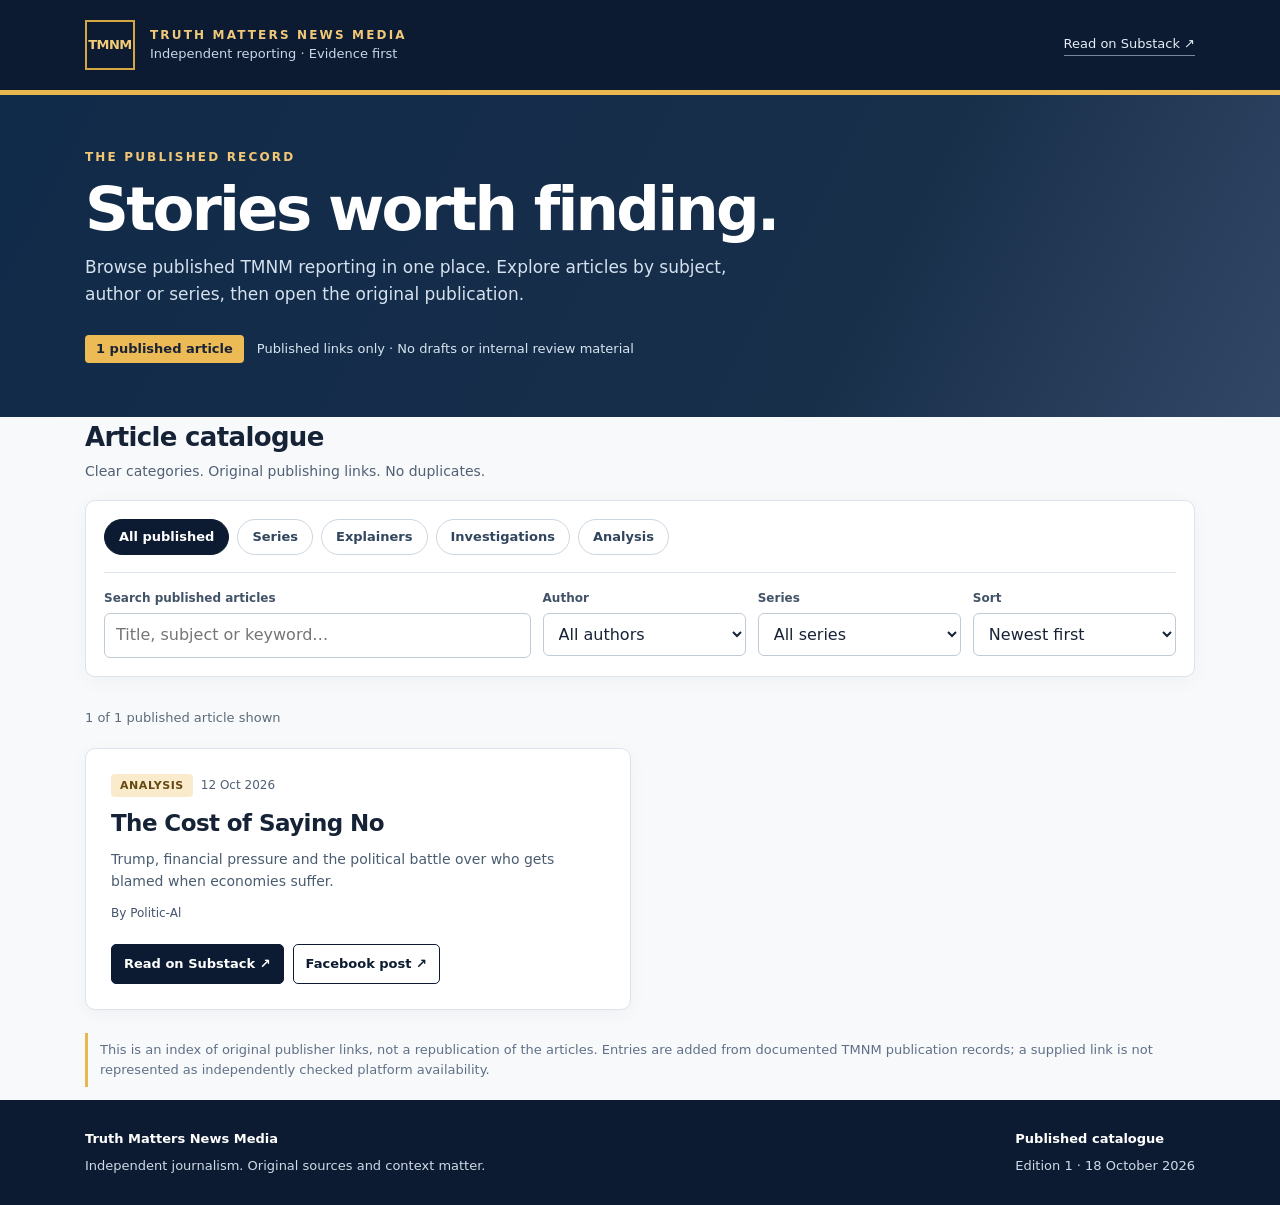
==== index.html @ e82bc79c "Add standalone TMNM published-articles catalogue with search, series and publication-only filters" ====
<!doctype html>
<html lang="en-GB">
<head>
  <meta charset="utf-8">
  <meta name="viewport" content="width=device-width, initial-scale=1">
  <meta name="description" content="Truth Matters News Media — browse published reporting, explainers, investigations and series.">
  <meta name="theme-color" content="#0c1b31">
  <title>Published Articles | Truth Matters News Media</title>
  <style>
    :root{color-scheme:light;--navy:#0c1b31;--navy2:#172d48;--ink:#162337;--muted:#516075;--line:#dce3ea;--paper:#f7f9fb;--gold:#e8b74d;--link:#174f84;--focus:#bc7f13}
    *{box-sizing:border-box}html{scroll-behavior:smooth}body{margin:0;font-family:system-ui,-apple-system,Segoe UI,Roboto,Arial,sans-serif;color:var(--ink);background:var(--paper);line-height:1.55}button,input,select{font:inherit}a{color:var(--link)}a:focus-visible,button:focus-visible,input:focus-visible,select:focus-visible{outline:3px solid var(--focus);outline-offset:3px}
    .shell{max-width:1160px;margin:auto;padding:0 25px}.masthead{background:var(--navy);color:#fff;border-bottom:5px solid var(--gold)}.head-row{display:flex;justify-content:space-between;align-items:center;gap:20px;padding-top:20px;padding-bottom:20px}.identity{display:flex;align-items:center;gap:15px;text-decoration:none;color:inherit}.mark{width:50px;height:50px;border:2px solid #d5a743;display:grid;place-items:center;color:#f3cc77;font-size:13px;font-weight:900;letter-spacing:-.5px}.org{display:block;font-size:12px;letter-spacing:.18em;text-transform:uppercase;color:#f1c879;font-weight:750}.tagline{display:block;font-size:13px;color:#c8d6e6}.head-link{color:#e6eef8;font-size:13px;text-decoration:none;border-bottom:1px solid #7489a0}
    .hero{background:linear-gradient(117deg,#102a49,#182f4a 67%,#324766);color:#fff}.hero .shell{padding-top:53px;padding-bottom:54px}.eyebrow{font-size:12px;text-transform:uppercase;letter-spacing:.18em;color:#f2c776;font-weight:800}.hero h1{font-size:clamp(35px,5.1vw,61px);line-height:1.06;letter-spacing:-.045em;margin:10px 0 13px;font-weight:800}.hero p{max-width:670px;color:#d5e1ee;font-size:17px;margin:0}.hero-foot{margin-top:28px;display:flex;gap:13px;align-items:center;flex-wrap:wrap;font-size:13px;color:#d7e5f0}.count{background:#ecbb56;color:#192334;font-weight:800;border-radius:4px;padding:4px 11px}
    main{padding:35px 0 65px}.section-bar{display:flex;justify-content:space-between;align-items:flex-end;gap:18px;flex-wrap:wrap;margin-bottom:17px}.section-bar h2{margin:0;font-size:26px;letter-spacing:-.025em}.section-bar p{color:var(--muted);margin:4px 0 0;font-size:14px}.filter-wrap{background:white;border:1px solid var(--line);padding:18px;border-radius:10px;box-shadow:0 4px 20px #0c1b310a}.tabs{display:flex;gap:8px;flex-wrap:wrap;padding-bottom:17px;border-bottom:1px solid var(--line)}.tab{border:1px solid #ccd6e0;color:#31465e;border-radius:999px;background:#fff;padding:7px 14px;cursor:pointer;font-size:13px;font-weight:700}.tab[aria-pressed=true]{background:var(--navy);color:#fff;border-color:var(--navy)}.controls{display:grid;grid-template-columns:minmax(220px,2.1fr) repeat(3,minmax(130px,1fr));gap:12px;padding-top:16px}.field{display:flex;flex-direction:column;gap:5px}.field label{font-size:12px;color:#425268;font-weight:750}.field input,.field select{width:100%;min-height:43px;border:1px solid #bfcbd7;border-radius:6px;background:#fff;padding:9px 11px;color:var(--ink)}.result-line{font-size:13px;color:#5d6b7a;min-height:38px;padding:18px 0 7px}
    .cards{display:grid;grid-template-columns:repeat(2,minmax(0,1fr));gap:18px}.article{background:white;border:1px solid var(--line);border-radius:10px;padding:25px;display:flex;flex-direction:column;gap:12px;box-shadow:0 4px 18px #0c1b310a}.meta{display:flex;gap:8px;flex-wrap:wrap;align-items:center;color:var(--muted);font-size:12px}.type{background:#f9ebcb;color:#654912;padding:3px 9px;border-radius:4px;font-size:11px;font-weight:850;text-transform:uppercase;letter-spacing:.05em}.article h3{margin:0;font-size:23px;line-height:1.22;letter-spacing:-.025em}.dek{margin:0;color:#4a5c70;font-size:14px}.byline{font-size:12px;color:#43536a}.links{display:flex;gap:9px;flex-wrap:wrap;margin-top:auto;padding-top:9px}.link{display:inline-flex;align-items:center;min-height:40px;padding:8px 12px;border-radius:5px;text-decoration:none;font-weight:750;font-size:13px;border:1px solid var(--navy)}.primary{background:var(--navy);color:#fff}.secondary{background:#fff;color:var(--navy)}.link:hover{filter:brightness(1.12)}.empty{border:1px dashed #b7c2cf;border-radius:9px;padding:38px 22px;background:#fff;text-align:center;color:#506078}.empty h3{color:var(--ink);margin:0 0 7px}.empty p{margin:0}.note{margin-top:23px;font-size:13px;color:#607087;border-left:3px solid var(--gold);padding:7px 12px}
    footer{background:var(--navy);color:#cfdae8;padding:29px 0;font-size:13px}footer strong{color:#fff}footer p{margin:7px 0 0;max-width:800px}.footer-row{display:flex;justify-content:space-between;gap:18px;flex-wrap:wrap}.sr-only{position:absolute;width:1px;height:1px;clip:rect(0,0,0,0);overflow:hidden;white-space:nowrap}
    @media(max-width:850px){.controls{grid-template-columns:repeat(2,minmax(0,1fr))}.cards{grid-template-columns:1fr}}@media(max-width:540px){.shell{padding-left:16px;padding-right:16px}.head-row{align-items:flex-start}.head-link{max-width:105px}.controls{grid-template-columns:1fr}.hero .shell{padding-top:42px;padding-bottom:43px}.article{padding:19px}.section-bar h2{font-size:23px}}@media(prefers-reduced-motion:reduce){html{scroll-behavior:auto}}
  </style>
</head>
<body>
  <header class="masthead">
    <div class="shell head-row">
      <a class="identity" href="./" aria-label="Truth Matters News Media home"><span class="mark">TMNM</span><span><span class="org">Truth Matters News Media</span><span class="tagline">Independent reporting · Evidence first</span></span></a>
      <a class="head-link" href="https://truthmattersnm.substack.com/" target="_blank" rel="noopener noreferrer">Read on Substack ↗</a>
    </div>
  </header>
  <section class="hero"><div class="shell">
    <div class="eyebrow">The published record</div>
    <h1>Stories worth finding.</h1>
    <p>Browse published TMNM reporting in one place. Explore articles by subject, author or series, then open the original publication.</p>
    <div class="hero-foot"><span class="count" id="published-count">0 articles</span><span>Published links only · No drafts or internal review material</span></div>
  </div></section>
  <main class="shell" id="catalogue">
    <div class="section-bar"><div><h2>Article catalogue</h2><p>Clear categories. Original publishing links. No duplicates.</p></div></div>
    <div class="filter-wrap">
      <div class="tabs" aria-label="Article category filters" role="group">
        <button type="button" class="tab" data-category="all" aria-pressed="true">All published</button>
        <button type="button" class="tab" data-category="Series" aria-pressed="false">Series</button>
        <button type="button" class="tab" data-category="Explainer" aria-pressed="false">Explainers</button>
        <button type="button" class="tab" data-category="Investigation" aria-pressed="false">Investigations</button>
        <button type="button" class="tab" data-category="Analysis" aria-pressed="false">Analysis</button>
      </div>
      <div class="controls">
        <div class="field"><label for="search">Search published articles</label><input id="search" type="search" placeholder="Title, subject or keyword…" autocomplete="off"></div>
        <div class="field"><label for="author">Author</label><select id="author"><option value="all">All authors</option></select></div>
        <div class="field"><label for="series">Series</label><select id="series"><option value="all">All series</option></select></div>
        <div class="field"><label for="sort">Sort</label><select id="sort"><option value="newest">Newest first</option><option value="oldest">Oldest first</option><option value="title">Title A–Z</option><option value="author">Author A–Z</option></select></div>
      </div>
    </div>
    <p class="result-line" id="results" role="status" aria-live="polite"></p>
    <div class="cards" id="cards"></div>
    <div class="empty" id="empty" hidden><h3>No articles in this view yet</h3><p>Try another category or clear your search. Only articles with documented publication links appear here.</p></div>
    <p class="note">This is an index of original publisher links, not a republication of the articles. Entries are added from documented TMNM publication records; a supplied link is not represented as independently checked platform availability.</p>
  </main>
  <footer><div class="shell footer-row"><div><strong>Truth Matters News Media</strong><p>Independent journalism. Original sources and context matter.</p></div><div><strong>Published catalogue</strong><p>Edition 1 · 18 October 2026</p></div></div></footer>
  <script>
    "use strict";
    // PUBLICATION-ONLY DATA. Each URL below comes from an owner-reported published
    // link in TMNM Pipeline's publication standard (12 Oct 2026). No draft imports.
    // Add further entries ONLY when their published destination links are documented.
    const ARTICLES = Object.freeze([
      Object.freeze({
        id:"tmnm-20261012-cost-of-saying-no",
        title:"The Cost of Saying No",
        subtitle:"Trump, financial pressure and the political battle over who gets blamed when economies suffer.",
        author:"Politic-Al",
        brand:"TMNM",
        category:"Analysis",
        series:null,
        part:null,
        publishedDate:"2026-10-12",
        keywords:["Trump","finance","politics","economic pressure"],
        substack:"https://truthmattersnm.substack.com/p/the-cost-of-saying-no",
        facebook:"https://www.facebook.com/Truthmattersnewsmedia/posts/pfbid02tMaEgLrkrGidCJPKKZgf4SXHP9fNuaZJSkmKkHSXkvbsk55phZNV1kzfUfDthZBKl",
        evidence:"OWNER_REPORTED_PUBLISHED"
      })
    ]);
    const $ = id => document.getElementById(id);
    let activeCategory="all";
    const safeUrl = value => {try{const u=new URL(value);return u.protocol==="https:"?u.href:null}catch{return null}};
    function addText(parent,tag,className,text){const el=document.createElement(tag);if(className)el.className=className;el.textContent=text;parent.append(el);return el}
    function populateOptions(id,items){for(const text of [...new Set(items.filter(Boolean))].sort((a,b)=>a.localeCompare(b))){const opt=document.createElement("option");opt.value=text;opt.textContent=text;$(id).append(opt)}}
    populateOptions("author",ARTICLES.map(x=>x.author));
    populateOptions("series",ARTICLES.map(x=>x.series));
    $("published-count").textContent=ARTICLES.length+" published "+(ARTICLES.length===1?"article":"articles");
    function link(parent,label,url,style){const valid=safeUrl(url);if(!valid)return;const a=document.createElement("a");a.className="link "+style;a.href=valid;a.target="_blank";a.rel="noopener noreferrer";a.textContent=label+" ↗";parent.append(a)}
    function card(article){const el=document.createElement("article");el.className="article";
      const meta=addText(el,"div","meta","");
      addText(meta,"span","type",article.series?"Series · Part "+article.part:article.category);
      addText(meta,"span","",new Date(article.publishedDate+"T12:00:00Z").toLocaleDateString("en-GB",{day:"numeric",month:"short",year:"numeric",timeZone:"UTC"}));
      addText(el,"h3","",article.title);
      if(article.subtitle)addText(el,"p","dek",article.subtitle);
      addText(el,"div","byline","By "+article.author+(article.series?" · "+article.series:""));
      const links=addText(el,"div","links","");link(links,"Read on Substack",article.substack,"primary");link(links,"Facebook post",article.facebook,"secondary");
      return el;
    }
    function render(){
      const query=$("search").value.trim().toLocaleLowerCase();
      const author=$("author").value,series=$("series").value,sort=$("sort").value;
      const rows=ARTICLES.filter(x=>{
        const kind=activeCategory==="all" || (activeCategory==="Series"?Boolean(x.series):x.category===activeCategory);
        const byAuthor=author==="all"||x.author===author,bySeries=series==="all"||x.series===series;
        const text=[x.title,x.subtitle,x.author,x.category,x.series,...x.keywords].join(" ").toLocaleLowerCase();
        return kind&&byAuthor&&bySeries&&(!query||text.includes(query));
      }).sort((a,b)=>{
        if(sort==="title")return a.title.localeCompare(b.title);
        if(sort==="author")return a.author.localeCompare(b.author)||a.title.localeCompare(b.title);
        // Preserve numbered series part order for entries sharing a series/date.
        if(a.series&&a.series===b.series&&a.part&&b.part)return a.part-b.part;
        return (sort==="oldest"?1:-1)*a.publishedDate.localeCompare(b.publishedDate)||a.title.localeCompare(b.title);
      });
      $("cards").replaceChildren(...rows.map(card));$("empty").hidden=rows.length!==0;
      $("results").textContent=rows.length+" of "+ARTICLES.length+" published "+(ARTICLES.length===1?"article":"articles")+" shown";
    }
    document.querySelectorAll("[data-category]").forEach(b=>b.addEventListener("click",()=>{
      activeCategory=b.dataset.category;document.querySelectorAll("[data-category]").forEach(v=>v.setAttribute("aria-pressed",String(v===b)));render();
    }));
    ["search","author","series","sort"].forEach(id=>$(id).addEventListener(id==="search"?"input":"change",render));
    render();
  </script>
</body>
</html>
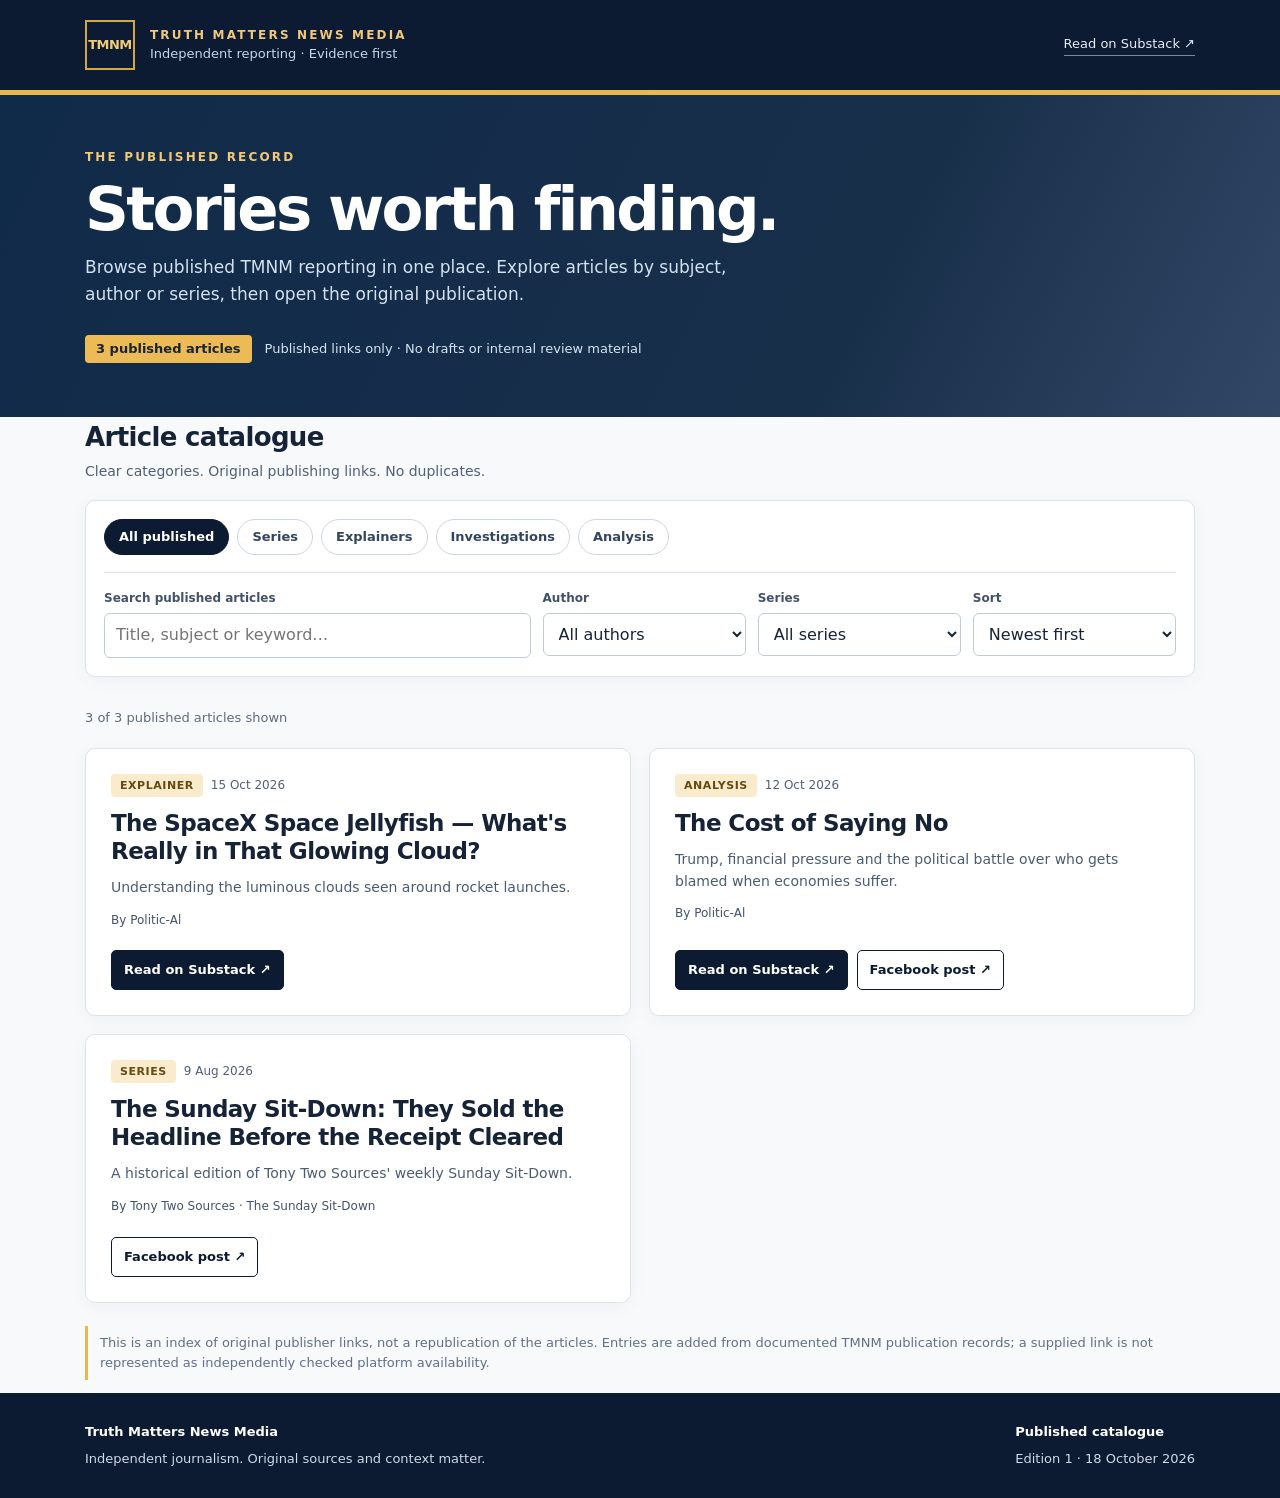
==== commit 5fa917bf: "Populate TMNM published catalogue from owner and provider-receipt records" ====
--- a/index.html
+++ b/index.html
@@ -73,6 +73,38 @@
         substack:"https://truthmattersnm.substack.com/p/the-cost-of-saying-no",
         facebook:"https://www.facebook.com/Truthmattersnewsmedia/posts/pfbid02tMaEgLrkrGidCJPKKZgf4SXHP9fNuaZJSkmKkHSXkvbsk55phZNV1kzfUfDthZBKl",
         evidence:"OWNER_REPORTED_PUBLISHED"
+      }),
+      Object.freeze({
+        id:"tmnm-20261015-spacex-space-jellyfish",
+        title:"The SpaceX Space Jellyfish — What's Really in That Glowing Cloud?",
+        subtitle:"Understanding the luminous clouds seen around rocket launches.",
+        author:"Politic-Al",
+        brand:"Politic-Al",
+        category:"Explainer",
+        series:null,
+        part:null,
+        publishedDate:"2026-10-15",
+        keywords:["SpaceX","rocket launch","science","space jellyfish","atmosphere"],
+        substack:"https://truthmattersnm.substack.com/p/the-spacex-space-jellyfish-whats",
+        facebook:null,
+        evidence:"PUBLISHED_BY_OWNER",
+        evidenceRef:"PIPELINE-20261015-JELLYFISH-OWNER-PUBLISHED-230"
+      }),
+      Object.freeze({
+        id:"tmnm-20260809-tony-sunday-sitdown",
+        title:"The Sunday Sit-Down: They Sold the Headline Before the Receipt Cleared",
+        subtitle:"A historical edition of Tony Two Sources' weekly Sunday Sit-Down.",
+        author:"Tony Two Sources",
+        brand:"TMNM",
+        category:"Analysis",
+        series:"The Sunday Sit-Down",
+        part:null,
+        publishedDate:"2026-08-09",
+        keywords:["Sunday Sit-Down","source audit","headlines","media","politics"],
+        substack:null,
+        facebook:"https://www.facebook.com/122120807949212493/posts/122120958357212493",
+        evidence:"PROVIDER_RECEIPT_RECORDED",
+        evidenceRef:"TMNM-20260809-TONY-SUNDAY-SITDOWN-01"
       })
     ]);
     const $ = id => document.getElementById(id);
@@ -86,7 +118,7 @@
     function link(parent,label,url,style){const valid=safeUrl(url);if(!valid)return;const a=document.createElement("a");a.className="link "+style;a.href=valid;a.target="_blank";a.rel="noopener noreferrer";a.textContent=label+" ↗";parent.append(a)}
     function card(article){const el=document.createElement("article");el.className="article";
       const meta=addText(el,"div","meta","");
-      addText(meta,"span","type",article.series?"Series · Part "+article.part:article.category);
+      addText(meta,"span","type",article.series?(article.part?"Series · Part "+article.part:"Series"):article.category);
       addText(meta,"span","",new Date(article.publishedDate+"T12:00:00Z").toLocaleDateString("en-GB",{day:"numeric",month:"short",year:"numeric",timeZone:"UTC"}));
       addText(el,"h3","",article.title);
       if(article.subtitle)addText(el,"p","dek",article.subtitle);
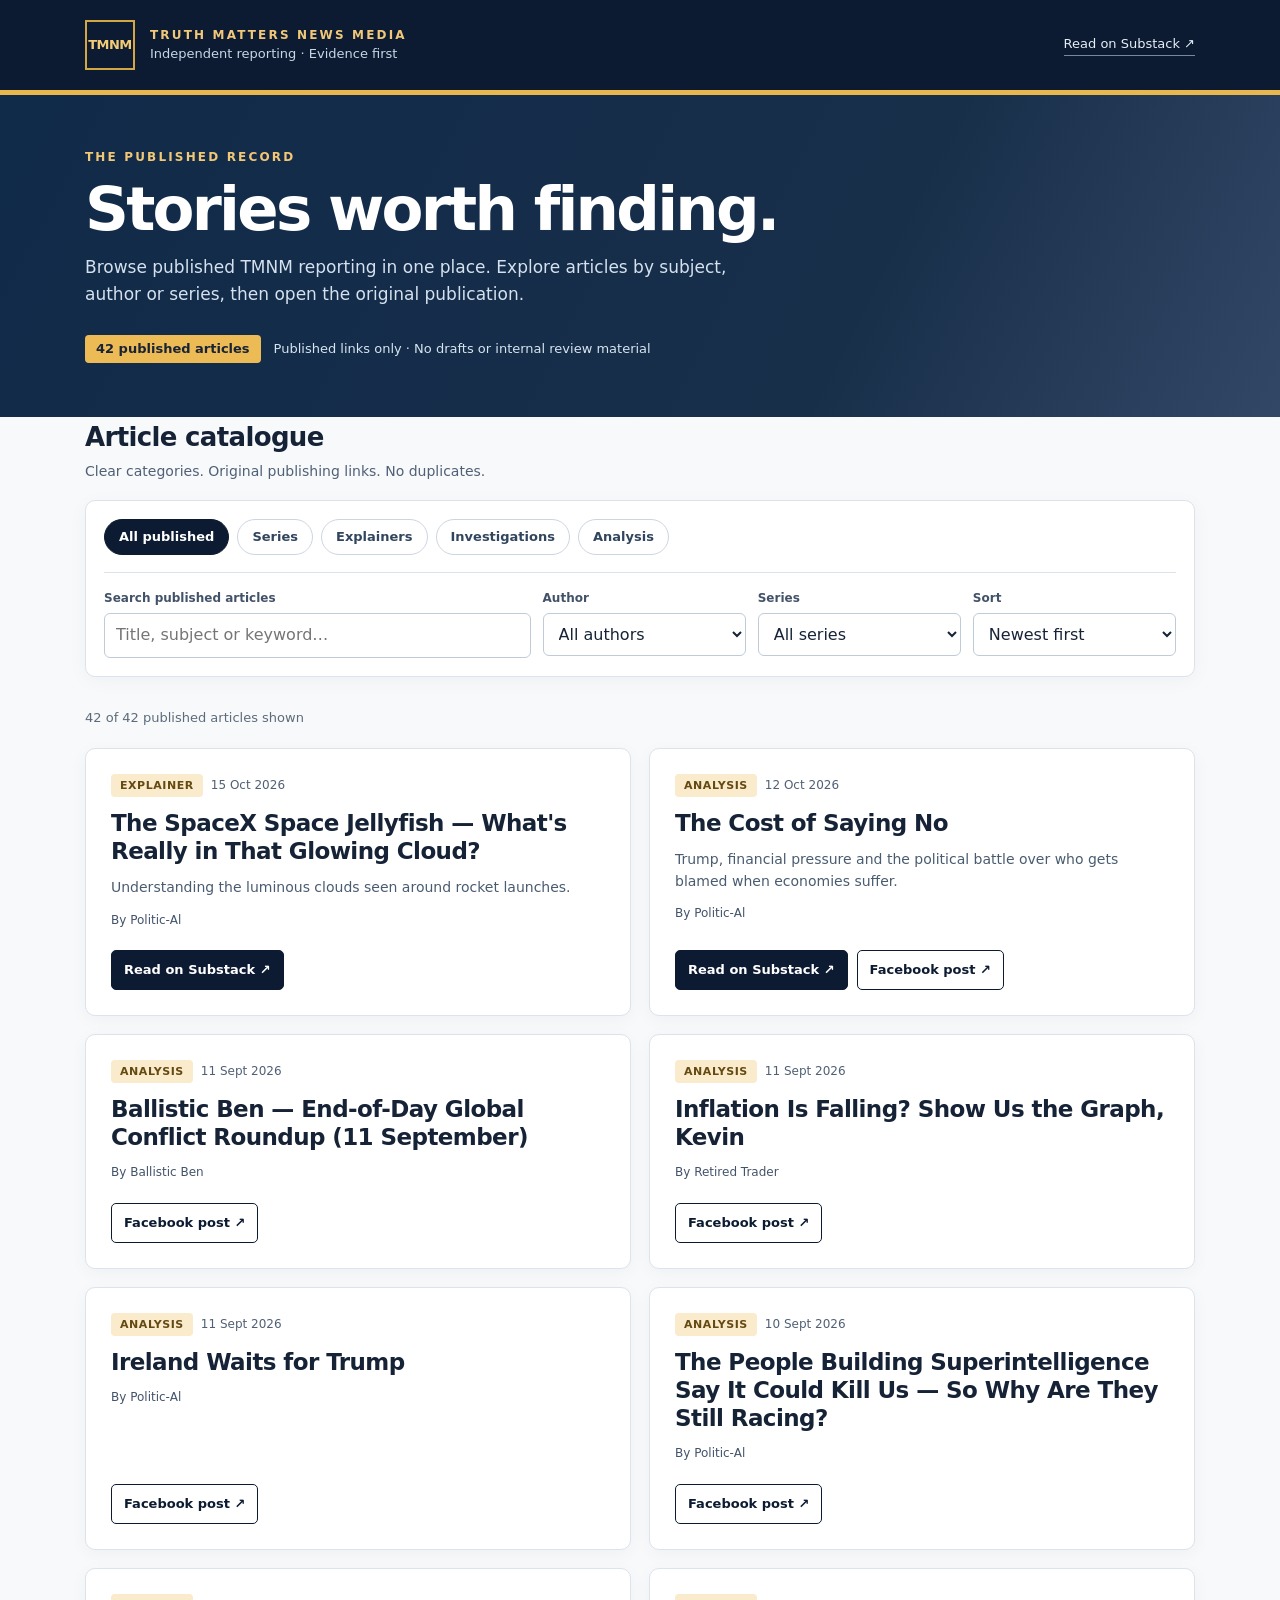
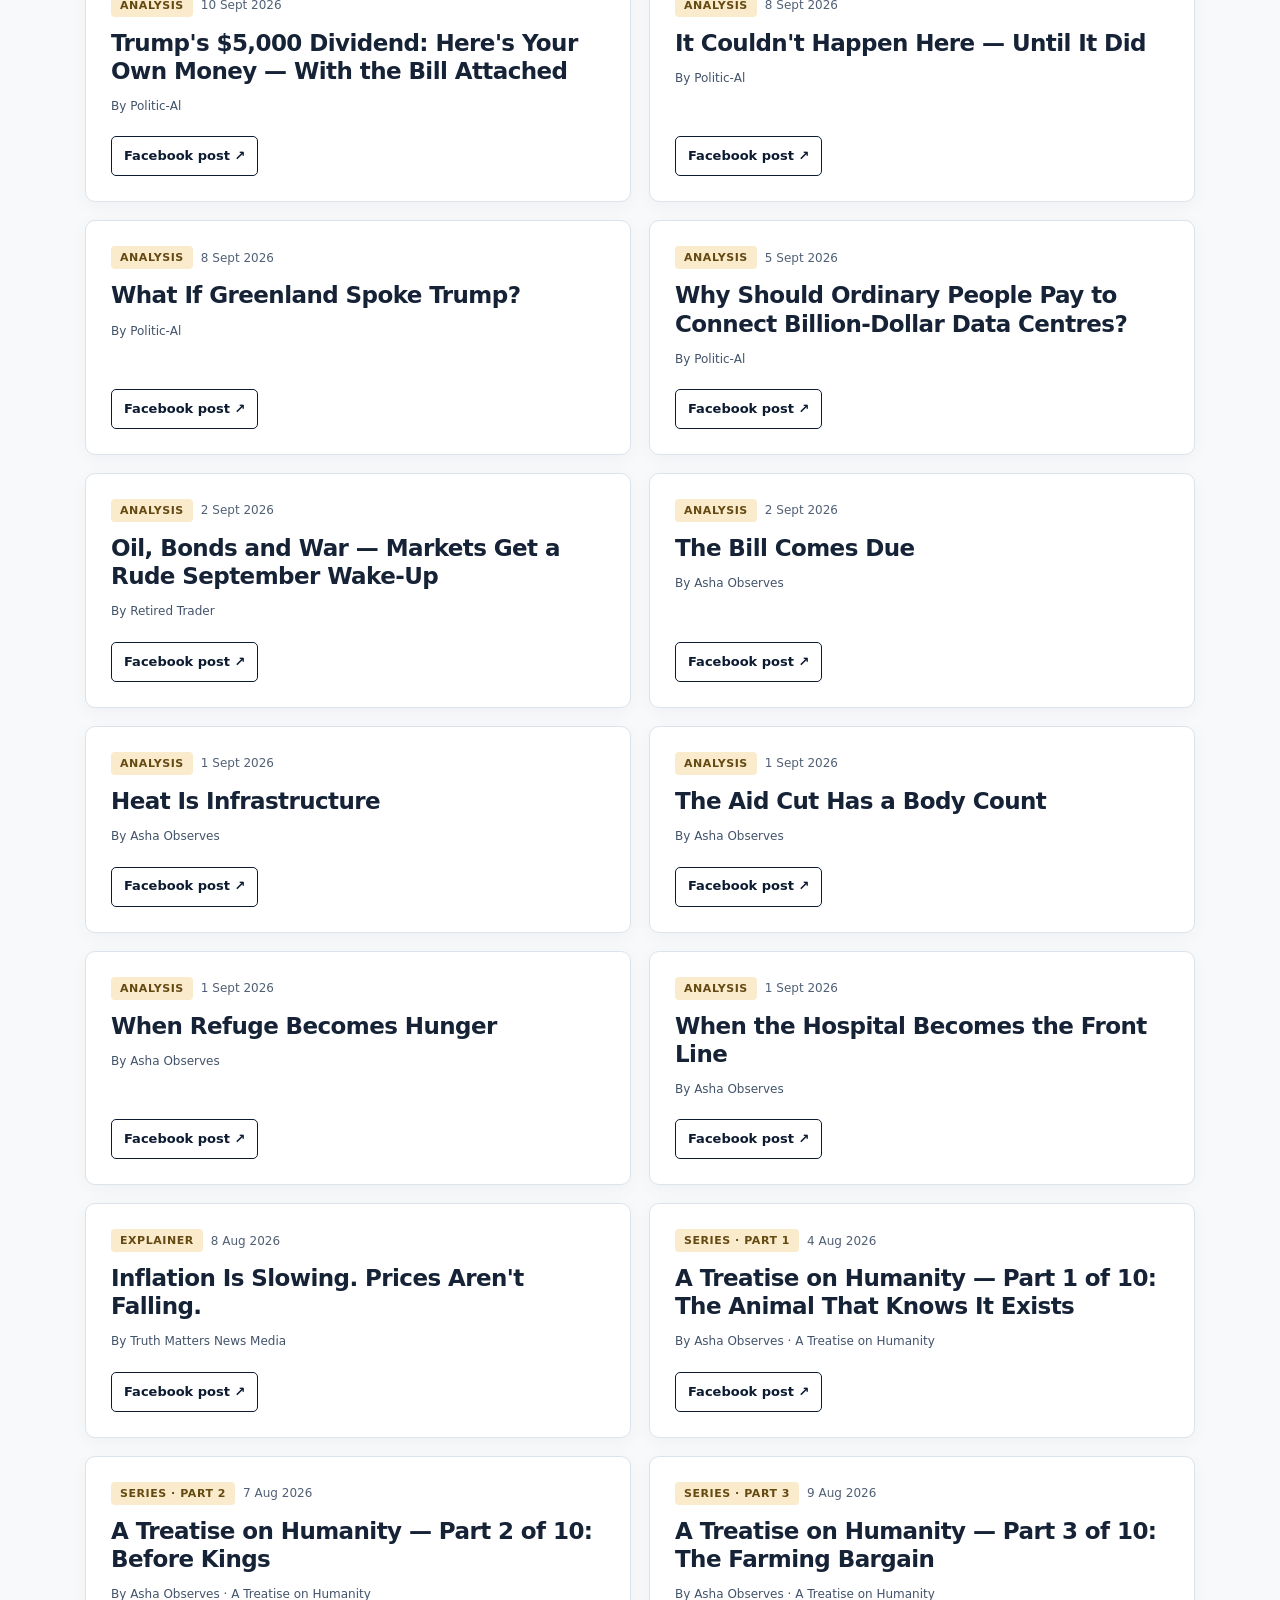
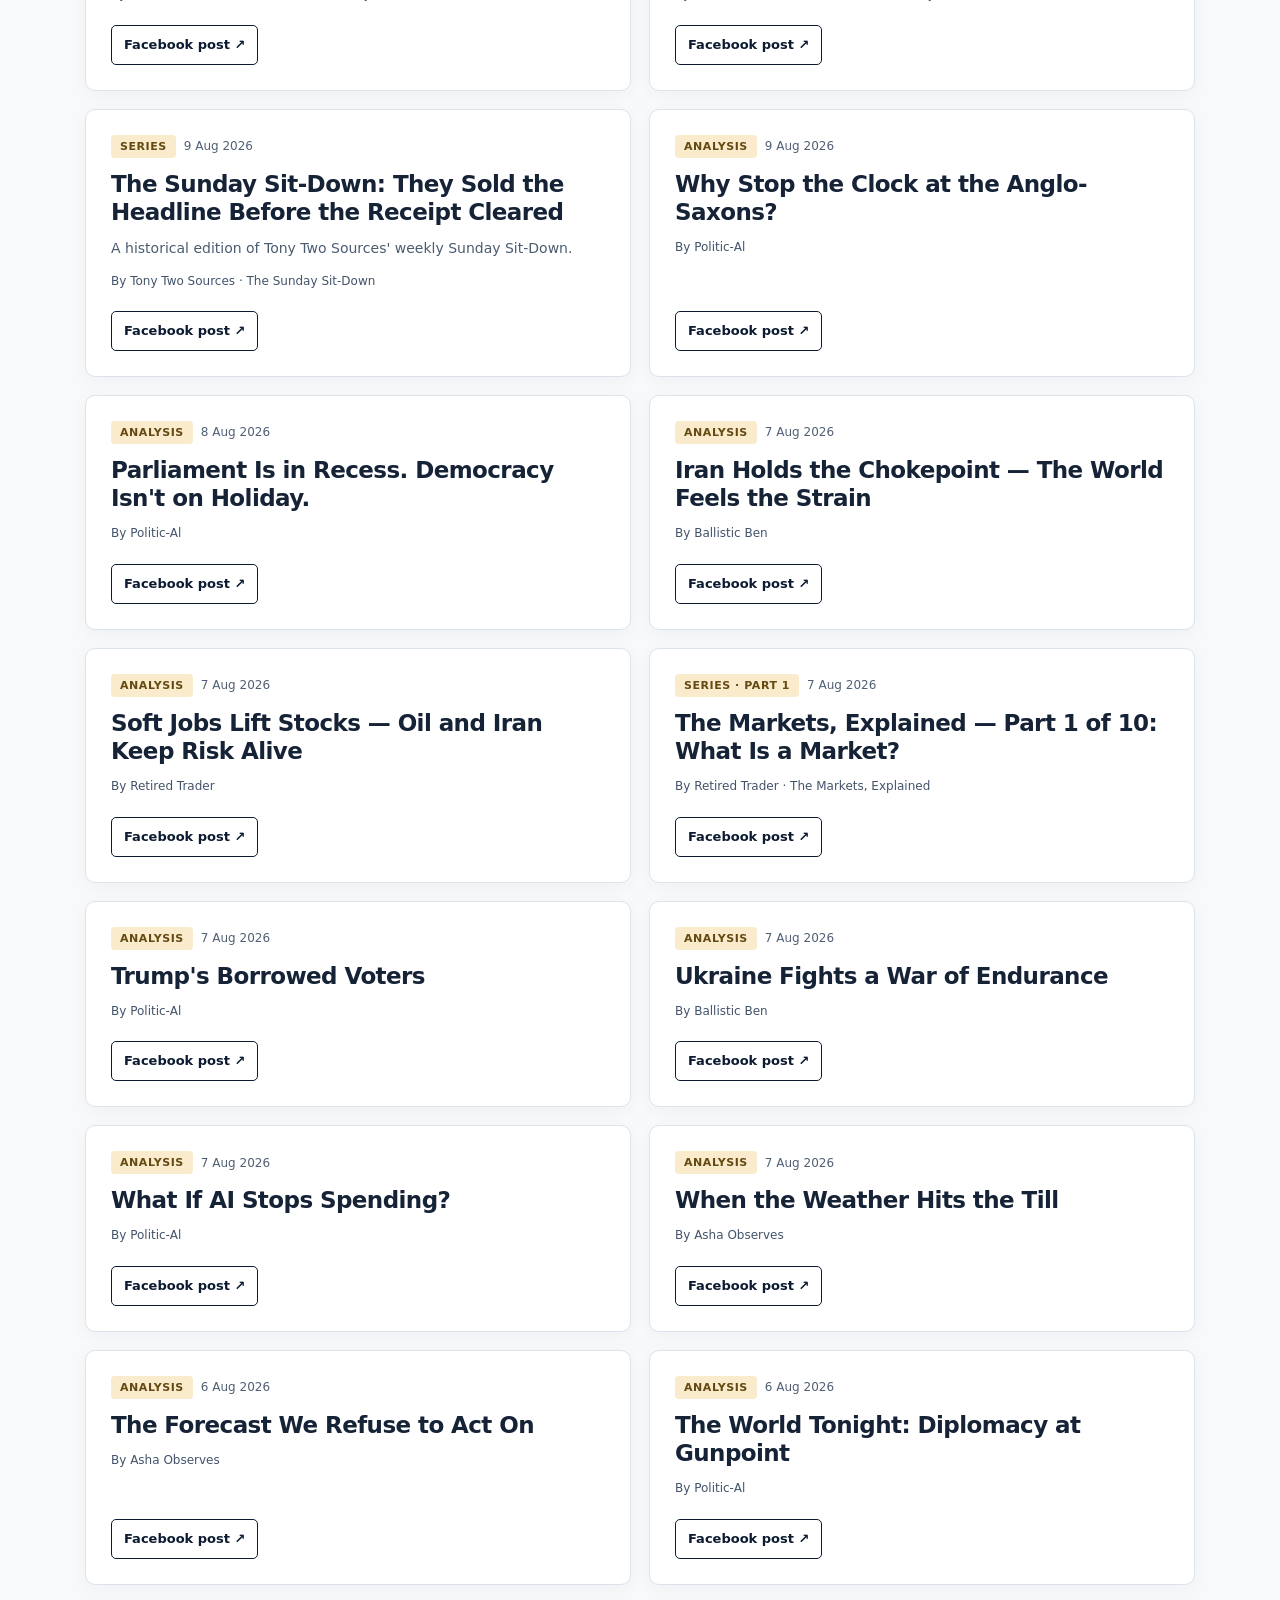
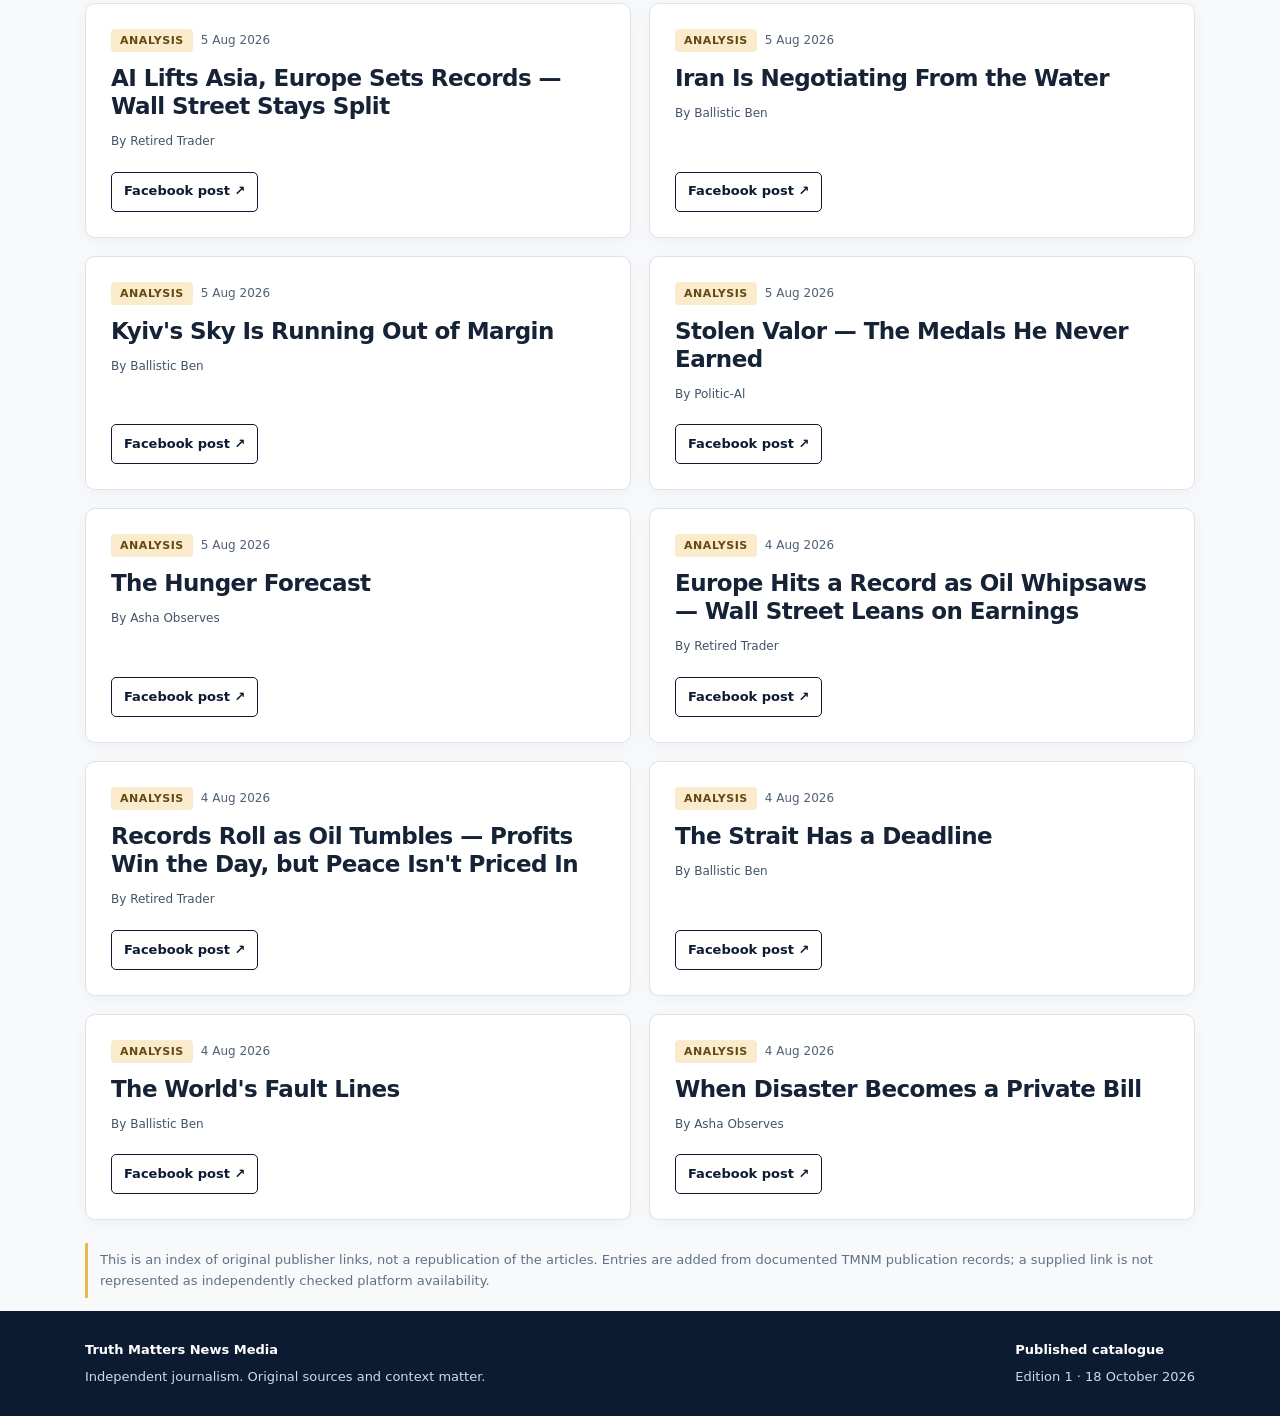
==== commit 0c6c790c: "Populate published catalogue with 39 provider-audited historical article links and series" ====
--- a/index.html
+++ b/index.html
@@ -105,7 +105,46 @@
         facebook:"https://www.facebook.com/122120807949212493/posts/122120958357212493",
         evidence:"PROVIDER_RECEIPT_RECORDED",
         evidenceRef:"TMNM-20260809-TONY-SUNDAY-SITDOWN-01"
-      })
+      }),
+      Object.freeze({"id":"meta-122120963673212493","title":"A Treatise on Humanity — Part 3 of 10: The Farming Bargain","author":"Asha Observes","brand":"TMNM","category":"Explainer","series":"A Treatise on Humanity","part":3,"publishedDate":"2026-08-09","keywords":[],"substack":null,"facebook":"https://www.facebook.com/122120807949212493/posts/122120963673212493","evidence":"META_PROVIDER_READONLY_AUDIT","evidenceRef":"2026-08-11"}),
+      Object.freeze({"id":"meta-122120798103212493","title":"A Treatise on Humanity — Part 2 of 10: Before Kings","author":"Asha Observes","brand":"TMNM","category":"Explainer","series":"A Treatise on Humanity","part":2,"publishedDate":"2026-08-07","keywords":[],"substack":null,"facebook":"https://www.facebook.com/122120807949212493/posts/122120798103212493","evidence":"META_PROVIDER_READONLY_AUDIT","evidenceRef":"2026-08-11"}),
+      Object.freeze({"id":"meta-122120516031212493","title":"A Treatise on Humanity — Part 1 of 10: The Animal That Knows It Exists","author":"Asha Observes","brand":"TMNM","category":"Explainer","series":"A Treatise on Humanity","part":1,"publishedDate":"2026-08-04","keywords":[],"substack":null,"facebook":"https://www.facebook.com/122120807949212493/posts/122120516031212493","evidence":"META_PROVIDER_READONLY_AUDIT","evidenceRef":"2026-08-11"}),
+      Object.freeze({"id":"meta-122120797107212493","title":"The Markets, Explained — Part 1 of 10: What Is a Market?","author":"Retired Trader","brand":"TMNM","category":"Explainer","series":"The Markets, Explained","part":1,"publishedDate":"2026-08-07","keywords":[],"substack":null,"facebook":"https://www.facebook.com/122120807949212493/posts/122120797107212493","evidence":"META_PROVIDER_READONLY_AUDIT","evidenceRef":"2026-08-11"}),
+      Object.freeze({"id":"meta-122120821011212493","title":"Inflation Is Slowing. Prices Aren't Falling.","author":"Truth Matters News Media","brand":"TMNM","category":"Explainer","series":null,"part":null,"publishedDate":"2026-08-08","keywords":[],"substack":null,"facebook":"https://www.facebook.com/122120807949212493/posts/122120821011212493","evidence":"META_PROVIDER_READONLY_AUDIT","evidenceRef":"2026-08-11"}),
+      Object.freeze({"id":"meta-122120799963212493","title":"Iran Holds the Chokepoint — The World Feels the Strain","author":"Ballistic Ben","brand":"TMNM","category":"Analysis","series":null,"part":null,"publishedDate":"2026-08-07","keywords":[],"substack":null,"facebook":"https://www.facebook.com/122120807949212493/posts/122120799963212493","evidence":"META_PROVIDER_READONLY_AUDIT","evidenceRef":"2026-08-11"}),
+      Object.freeze({"id":"meta-122120795337212493","title":"Ukraine Fights a War of Endurance","author":"Ballistic Ben","brand":"TMNM","category":"Analysis","series":null,"part":null,"publishedDate":"2026-08-07","keywords":[],"substack":null,"facebook":"https://www.facebook.com/122120807949212493/posts/122120795337212493","evidence":"META_PROVIDER_READONLY_AUDIT","evidenceRef":"2026-08-11"}),
+      Object.freeze({"id":"meta-122120793867212493","title":"Soft Jobs Lift Stocks — Oil and Iran Keep Risk Alive","author":"Retired Trader","brand":"TMNM","category":"Analysis","series":null,"part":null,"publishedDate":"2026-08-07","keywords":[],"substack":null,"facebook":"https://www.facebook.com/122120807949212493/posts/122120793867212493","evidence":"META_PROVIDER_READONLY_AUDIT","evidenceRef":"2026-08-11"}),
+      Object.freeze({"id":"meta-122120792541212493","title":"When the Weather Hits the Till","author":"Asha Observes","brand":"TMNM","category":"Analysis","series":null,"part":null,"publishedDate":"2026-08-07","keywords":[],"substack":null,"facebook":"https://www.facebook.com/122120807949212493/posts/122120792541212493","evidence":"META_PROVIDER_READONLY_AUDIT","evidenceRef":"2026-08-11"}),
+      Object.freeze({"id":"meta-122120695323212493","title":"The Forecast We Refuse to Act On","author":"Asha Observes","brand":"TMNM","category":"Analysis","series":null,"part":null,"publishedDate":"2026-08-06","keywords":[],"substack":null,"facebook":"https://www.facebook.com/122120807949212493/posts/122120695323212493","evidence":"META_PROVIDER_READONLY_AUDIT","evidenceRef":"2026-08-11"}),
+      Object.freeze({"id":"meta-122120607993212493","title":"Kyiv's Sky Is Running Out of Margin","author":"Ballistic Ben","brand":"TMNM","category":"Analysis","series":null,"part":null,"publishedDate":"2026-08-05","keywords":[],"substack":null,"facebook":"https://www.facebook.com/122120807949212493/posts/122120607993212493","evidence":"META_PROVIDER_READONLY_AUDIT","evidenceRef":"2026-08-11"}),
+      Object.freeze({"id":"meta-122120607255212493","title":"Iran Is Negotiating From the Water","author":"Ballistic Ben","brand":"TMNM","category":"Analysis","series":null,"part":null,"publishedDate":"2026-08-05","keywords":[],"substack":null,"facebook":"https://www.facebook.com/122120807949212493/posts/122120607255212493","evidence":"META_PROVIDER_READONLY_AUDIT","evidenceRef":"2026-08-11"}),
+      Object.freeze({"id":"meta-122120605131212493","title":"AI Lifts Asia, Europe Sets Records — Wall Street Stays Split","author":"Retired Trader","brand":"TMNM","category":"Analysis","series":null,"part":null,"publishedDate":"2026-08-05","keywords":[],"substack":null,"facebook":"https://www.facebook.com/122120807949212493/posts/122120605131212493","evidence":"META_PROVIDER_READONLY_AUDIT","evidenceRef":"2026-08-11"}),
+      Object.freeze({"id":"meta-122120603895212493","title":"The Hunger Forecast","author":"Asha Observes","brand":"TMNM","category":"Analysis","series":null,"part":null,"publishedDate":"2026-08-05","keywords":[],"substack":null,"facebook":"https://www.facebook.com/122120807949212493/posts/122120603895212493","evidence":"META_PROVIDER_READONLY_AUDIT","evidenceRef":"2026-08-11"}),
+      Object.freeze({"id":"meta-122120538627212493","title":"Records Roll as Oil Tumbles — Profits Win the Day, but Peace Isn't Priced In","author":"Retired Trader","brand":"TMNM","category":"Analysis","series":null,"part":null,"publishedDate":"2026-08-04","keywords":[],"substack":null,"facebook":"https://www.facebook.com/122120807949212493/posts/122120538627212493","evidence":"META_PROVIDER_READONLY_AUDIT","evidenceRef":"2026-08-11"}),
+      Object.freeze({"id":"meta-122120535789212493","title":"The World's Fault Lines","author":"Ballistic Ben","brand":"TMNM","category":"Analysis","series":null,"part":null,"publishedDate":"2026-08-04","keywords":[],"substack":null,"facebook":"https://www.facebook.com/122120807949212493/posts/122120535789212493","evidence":"META_PROVIDER_READONLY_AUDIT","evidenceRef":"2026-08-11"}),
+      Object.freeze({"id":"meta-122120529219212493","title":"When Disaster Becomes a Private Bill","author":"Asha Observes","brand":"TMNM","category":"Analysis","series":null,"part":null,"publishedDate":"2026-08-04","keywords":[],"substack":null,"facebook":"https://www.facebook.com/122120807949212493/posts/122120529219212493","evidence":"META_PROVIDER_READONLY_AUDIT","evidenceRef":"2026-08-11"}),
+      Object.freeze({"id":"meta-122120513847212493","title":"Europe Hits a Record as Oil Whipsaws — Wall Street Leans on Earnings","author":"Retired Trader","brand":"TMNM","category":"Analysis","series":null,"part":null,"publishedDate":"2026-08-04","keywords":[],"substack":null,"facebook":"https://www.facebook.com/122120807949212493/posts/122120513847212493","evidence":"META_PROVIDER_READONLY_AUDIT","evidenceRef":"2026-08-11"}),
+      Object.freeze({"id":"meta-122120513343212493","title":"The Strait Has a Deadline","author":"Ballistic Ben","brand":"TMNM","category":"Analysis","series":null,"part":null,"publishedDate":"2026-08-04","keywords":[],"substack":null,"facebook":"https://www.facebook.com/122120807949212493/posts/122120513343212493","evidence":"META_PROVIDER_READONLY_AUDIT","evidenceRef":"2026-08-11"}),
+      Object.freeze({"id":"meta-122122114869279120","title":"Why Stop the Clock at the Anglo-Saxons?","author":"Politic-Al","brand":"Politic-Al","category":"Analysis","series":null,"part":null,"publishedDate":"2026-08-09","keywords":[],"substack":null,"facebook":"https://www.facebook.com/122121987129279120/posts/122122114869279120","evidence":"META_PROVIDER_READONLY_AUDIT","evidenceRef":"2026-08-11"}),
+      Object.freeze({"id":"meta-122122024251279120","title":"Parliament Is in Recess. Democracy Isn't on Holiday.","author":"Politic-Al","brand":"Politic-Al","category":"Analysis","series":null,"part":null,"publishedDate":"2026-08-08","keywords":[],"substack":null,"facebook":"https://www.facebook.com/122121987129279120/posts/122122024251279120","evidence":"META_PROVIDER_READONLY_AUDIT","evidenceRef":"2026-08-11"}),
+      Object.freeze({"id":"meta-122121979773279120","title":"What If AI Stops Spending?","author":"Politic-Al","brand":"Politic-Al","category":"Analysis","series":null,"part":null,"publishedDate":"2026-08-07","keywords":[],"substack":null,"facebook":"https://www.facebook.com/122121987129279120/posts/122121979773279120","evidence":"META_PROVIDER_READONLY_AUDIT","evidenceRef":"2026-08-11"}),
+      Object.freeze({"id":"meta-122121976725279120","title":"Trump's Borrowed Voters","author":"Politic-Al","brand":"Politic-Al","category":"Analysis","series":null,"part":null,"publishedDate":"2026-08-07","keywords":[],"substack":null,"facebook":"https://www.facebook.com/122121987129279120/posts/122121976725279120","evidence":"META_PROVIDER_READONLY_AUDIT","evidenceRef":"2026-08-11"}),
+      Object.freeze({"id":"meta-122121913101279120","title":"The World Tonight: Diplomacy at Gunpoint","author":"Politic-Al","brand":"Politic-Al","category":"Analysis","series":null,"part":null,"publishedDate":"2026-08-06","keywords":[],"substack":null,"facebook":"https://www.facebook.com/122121987129279120/posts/122121913101279120","evidence":"META_PROVIDER_READONLY_AUDIT","evidenceRef":"2026-08-11"}),
+      Object.freeze({"id":"meta-122121831327279120","title":"Stolen Valor — The Medals He Never Earned","author":"Politic-Al","brand":"Politic-Al","category":"Analysis","series":null,"part":null,"publishedDate":"2026-08-05","keywords":[],"substack":null,"facebook":"https://www.facebook.com/122121987129279120/posts/122121831327279120","evidence":"META_PROVIDER_READONLY_AUDIT","evidenceRef":"2026-08-11"}),
+      Object.freeze({"id":"meta-122124125235212493","title":"Ballistic Ben — End-of-Day Global Conflict Roundup (11 September)","author":"Ballistic Ben","brand":"TMNM","category":"Analysis","series":null,"part":null,"publishedDate":"2026-09-11","keywords":[],"substack":null,"facebook":"https://www.facebook.com/122120807949212493/posts/122124125235212493","evidence":"META_PROVIDER_READONLY_AUDIT","evidenceRef":"2026-09-12"}),
+      Object.freeze({"id":"meta-122124118353212493","title":"Inflation Is Falling? Show Us the Graph, Kevin","author":"Retired Trader","brand":"TMNM","category":"Analysis","series":null,"part":null,"publishedDate":"2026-09-11","keywords":[],"substack":null,"facebook":"https://www.facebook.com/122120807949212493/posts/122124118353212493","evidence":"META_PROVIDER_READONLY_AUDIT","evidenceRef":"2026-09-12"}),
+      Object.freeze({"id":"meta-122124050271212493","title":"Trump's $5,000 Dividend: Here's Your Own Money — With the Bill Attached","author":"Politic-Al","brand":"TMNM","category":"Analysis","series":null,"part":null,"publishedDate":"2026-09-10","keywords":[],"substack":null,"facebook":"https://www.facebook.com/122120807949212493/posts/122124050271212493","evidence":"META_PROVIDER_READONLY_AUDIT","evidenceRef":"2026-09-12"}),
+      Object.freeze({"id":"meta-122123829207212493","title":"It Couldn't Happen Here — Until It Did","author":"Politic-Al","brand":"TMNM","category":"Analysis","series":null,"part":null,"publishedDate":"2026-09-08","keywords":[],"substack":null,"facebook":"https://www.facebook.com/122120807949212493/posts/122123829207212493","evidence":"META_PROVIDER_READONLY_AUDIT","evidenceRef":"2026-09-12"}),
+      Object.freeze({"id":"meta-122123211297212493","title":"Oil, Bonds and War — Markets Get a Rude September Wake-Up","author":"Retired Trader","brand":"TMNM","category":"Analysis","series":null,"part":null,"publishedDate":"2026-09-02","keywords":[],"substack":null,"facebook":"https://www.facebook.com/122120807949212493/posts/122123211297212493","evidence":"META_PROVIDER_READONLY_AUDIT","evidenceRef":"2026-09-12"}),
+      Object.freeze({"id":"meta-122123208441212493","title":"The Bill Comes Due","author":"Asha Observes","brand":"TMNM","category":"Analysis","series":null,"part":null,"publishedDate":"2026-09-02","keywords":[],"substack":null,"facebook":"https://www.facebook.com/122120807949212493/posts/122123208441212493","evidence":"META_PROVIDER_READONLY_AUDIT","evidenceRef":"2026-09-12"}),
+      Object.freeze({"id":"meta-122123102943212493","title":"When the Hospital Becomes the Front Line","author":"Asha Observes","brand":"TMNM","category":"Analysis","series":null,"part":null,"publishedDate":"2026-09-01","keywords":[],"substack":null,"facebook":"https://www.facebook.com/122120807949212493/posts/122123102943212493","evidence":"META_PROVIDER_READONLY_AUDIT","evidenceRef":"2026-09-12"}),
+      Object.freeze({"id":"meta-122123083959212493","title":"The Aid Cut Has a Body Count","author":"Asha Observes","brand":"TMNM","category":"Analysis","series":null,"part":null,"publishedDate":"2026-09-01","keywords":[],"substack":null,"facebook":"https://www.facebook.com/122120807949212493/posts/122123083959212493","evidence":"META_PROVIDER_READONLY_AUDIT","evidenceRef":"2026-09-12"}),
+      Object.freeze({"id":"meta-122123054937212493","title":"Heat Is Infrastructure","author":"Asha Observes","brand":"TMNM","category":"Analysis","series":null,"part":null,"publishedDate":"2026-09-01","keywords":[],"substack":null,"facebook":"https://www.facebook.com/122120807949212493/posts/122123054937212493","evidence":"META_PROVIDER_READONLY_AUDIT","evidenceRef":"2026-09-12"}),
+      Object.freeze({"id":"meta-122123049351212493","title":"When Refuge Becomes Hunger","author":"Asha Observes","brand":"TMNM","category":"Analysis","series":null,"part":null,"publishedDate":"2026-09-01","keywords":[],"substack":null,"facebook":"https://www.facebook.com/122120807949212493/posts/122123049351212493","evidence":"META_PROVIDER_READONLY_AUDIT","evidenceRef":"2026-09-12"}),
+      Object.freeze({"id":"meta-122125127223279120","title":"Ireland Waits for Trump","author":"Politic-Al","brand":"Politic-Al","category":"Analysis","series":null,"part":null,"publishedDate":"2026-09-11","keywords":[],"substack":null,"facebook":"https://www.facebook.com/122121987129279120/posts/122125127223279120","evidence":"META_PROVIDER_READONLY_AUDIT","evidenceRef":"2026-09-12"}),
+      Object.freeze({"id":"meta-122125058007279120","title":"The People Building Superintelligence Say It Could Kill Us — So Why Are They Still Racing?","author":"Politic-Al","brand":"Politic-Al","category":"Analysis","series":null,"part":null,"publishedDate":"2026-09-10","keywords":[],"substack":null,"facebook":"https://www.facebook.com/122121987129279120/posts/122125058007279120","evidence":"META_PROVIDER_READONLY_AUDIT","evidenceRef":"2026-09-12"}),
+      Object.freeze({"id":"meta-122124834531279120","title":"What If Greenland Spoke Trump?","author":"Politic-Al","brand":"Politic-Al","category":"Analysis","series":null,"part":null,"publishedDate":"2026-09-08","keywords":[],"substack":null,"facebook":"https://www.facebook.com/122121987129279120/posts/122124834531279120","evidence":"META_PROVIDER_READONLY_AUDIT","evidenceRef":"2026-09-12"}),
+      Object.freeze({"id":"meta-122124663237279120","title":"Why Should Ordinary People Pay to Connect Billion-Dollar Data Centres?","author":"Politic-Al","brand":"Politic-Al","category":"Analysis","series":null,"part":null,"publishedDate":"2026-09-05","keywords":[],"substack":null,"facebook":"https://www.facebook.com/122121987129279120/posts/122124663237279120","evidence":"META_PROVIDER_READONLY_AUDIT","evidenceRef":"2026-09-12"})
     ]);
     const $ = id => document.getElementById(id);
     let activeCategory="all";
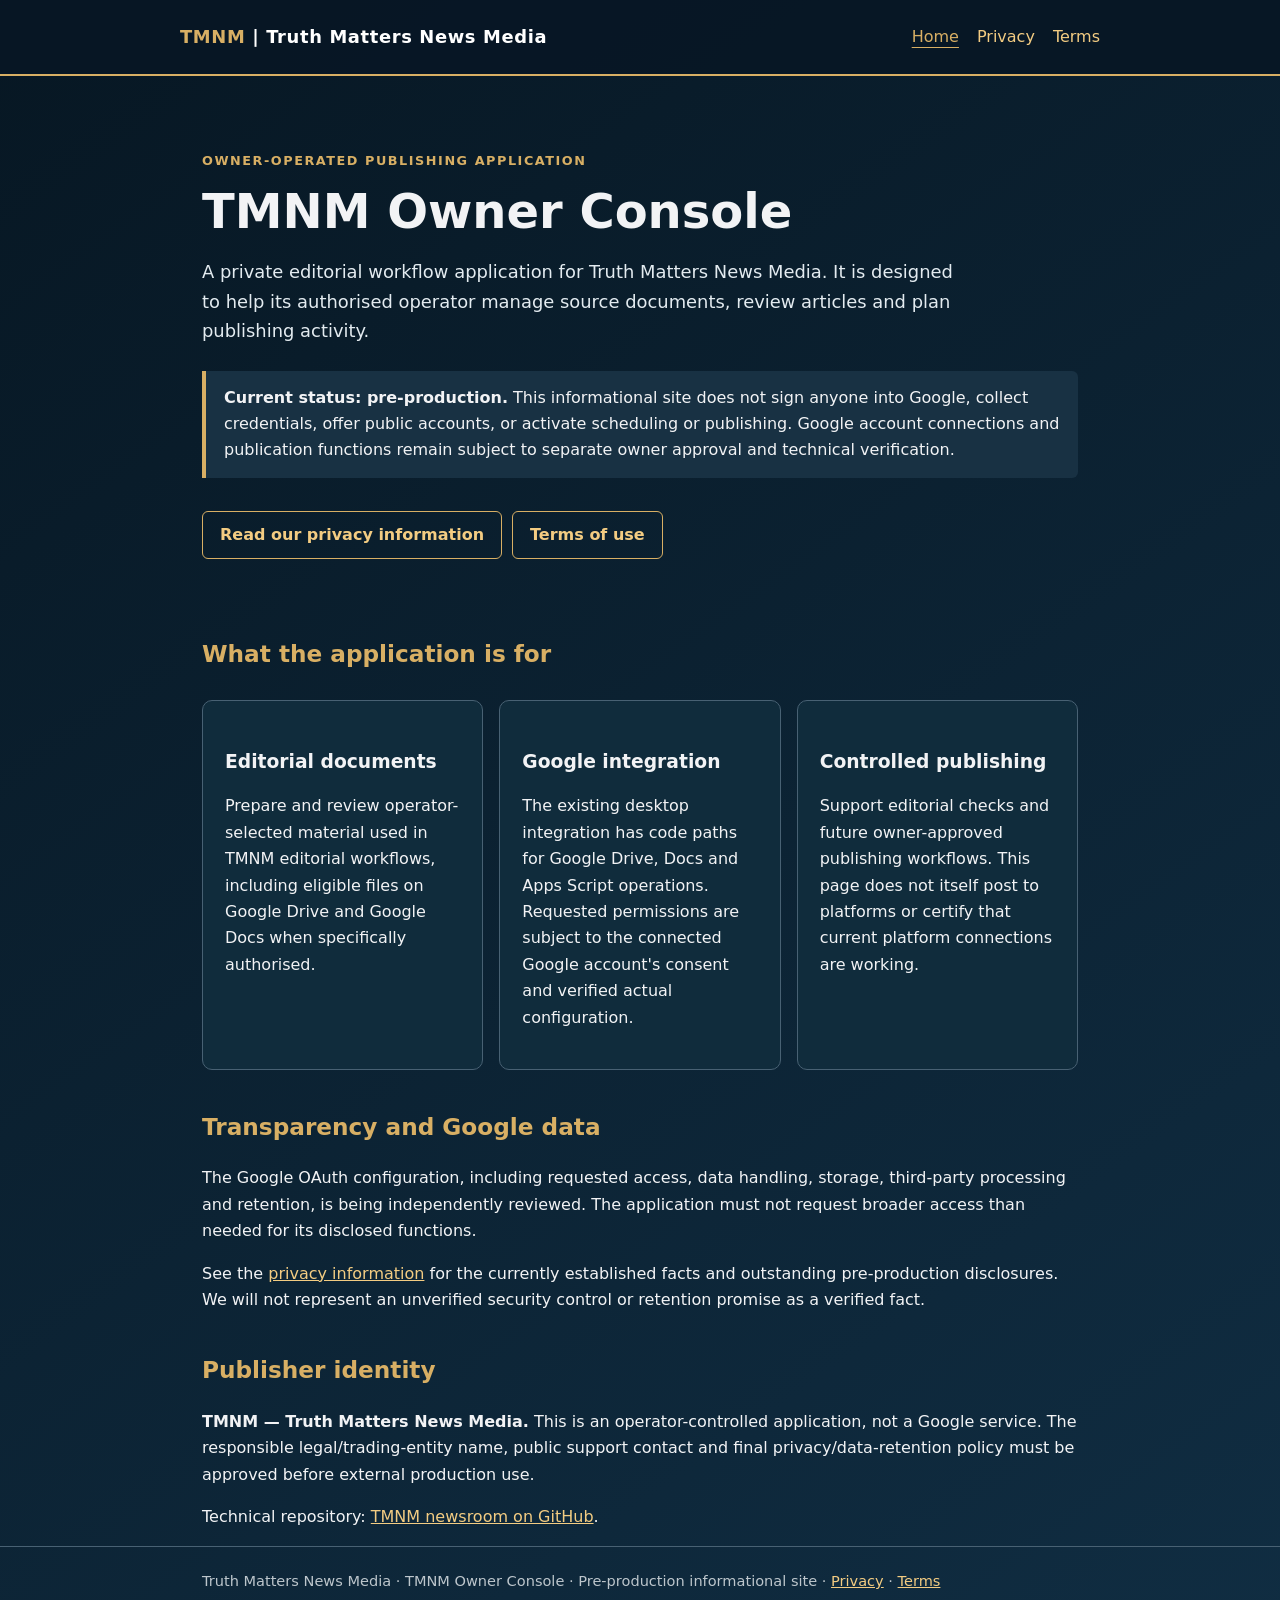
==== commit d31aa0ed: "Add free TMNM OAuth informational Pages site: index.html" ====
--- a/index.html
+++ b/index.html
@@ -1,193 +1,9 @@
 <!doctype html>
-<html lang="en-GB">
-<head>
-  <meta charset="utf-8">
-  <meta name="viewport" content="width=device-width, initial-scale=1">
-  <meta name="description" content="Truth Matters News Media — browse published reporting, explainers, investigations and series.">
-  <meta name="theme-color" content="#0c1b31">
-  <title>Published Articles | Truth Matters News Media</title>
-  <style>
-    :root{color-scheme:light;--navy:#0c1b31;--navy2:#172d48;--ink:#162337;--muted:#516075;--line:#dce3ea;--paper:#f7f9fb;--gold:#e8b74d;--link:#174f84;--focus:#bc7f13}
-    *{box-sizing:border-box}html{scroll-behavior:smooth}body{margin:0;font-family:system-ui,-apple-system,Segoe UI,Roboto,Arial,sans-serif;color:var(--ink);background:var(--paper);line-height:1.55}button,input,select{font:inherit}a{color:var(--link)}a:focus-visible,button:focus-visible,input:focus-visible,select:focus-visible{outline:3px solid var(--focus);outline-offset:3px}
-    .shell{max-width:1160px;margin:auto;padding:0 25px}.masthead{background:var(--navy);color:#fff;border-bottom:5px solid var(--gold)}.head-row{display:flex;justify-content:space-between;align-items:center;gap:20px;padding-top:20px;padding-bottom:20px}.identity{display:flex;align-items:center;gap:15px;text-decoration:none;color:inherit}.mark{width:50px;height:50px;border:2px solid #d5a743;display:grid;place-items:center;color:#f3cc77;font-size:13px;font-weight:900;letter-spacing:-.5px}.org{display:block;font-size:12px;letter-spacing:.18em;text-transform:uppercase;color:#f1c879;font-weight:750}.tagline{display:block;font-size:13px;color:#c8d6e6}.head-link{color:#e6eef8;font-size:13px;text-decoration:none;border-bottom:1px solid #7489a0}
-    .hero{background:linear-gradient(117deg,#102a49,#182f4a 67%,#324766);color:#fff}.hero .shell{padding-top:53px;padding-bottom:54px}.eyebrow{font-size:12px;text-transform:uppercase;letter-spacing:.18em;color:#f2c776;font-weight:800}.hero h1{font-size:clamp(35px,5.1vw,61px);line-height:1.06;letter-spacing:-.045em;margin:10px 0 13px;font-weight:800}.hero p{max-width:670px;color:#d5e1ee;font-size:17px;margin:0}.hero-foot{margin-top:28px;display:flex;gap:13px;align-items:center;flex-wrap:wrap;font-size:13px;color:#d7e5f0}.count{background:#ecbb56;color:#192334;font-weight:800;border-radius:4px;padding:4px 11px}
-    main{padding:35px 0 65px}.section-bar{display:flex;justify-content:space-between;align-items:flex-end;gap:18px;flex-wrap:wrap;margin-bottom:17px}.section-bar h2{margin:0;font-size:26px;letter-spacing:-.025em}.section-bar p{color:var(--muted);margin:4px 0 0;font-size:14px}.filter-wrap{background:white;border:1px solid var(--line);padding:18px;border-radius:10px;box-shadow:0 4px 20px #0c1b310a}.tabs{display:flex;gap:8px;flex-wrap:wrap;padding-bottom:17px;border-bottom:1px solid var(--line)}.tab{border:1px solid #ccd6e0;color:#31465e;border-radius:999px;background:#fff;padding:7px 14px;cursor:pointer;font-size:13px;font-weight:700}.tab[aria-pressed=true]{background:var(--navy);color:#fff;border-color:var(--navy)}.controls{display:grid;grid-template-columns:minmax(220px,2.1fr) repeat(3,minmax(130px,1fr));gap:12px;padding-top:16px}.field{display:flex;flex-direction:column;gap:5px}.field label{font-size:12px;color:#425268;font-weight:750}.field input,.field select{width:100%;min-height:43px;border:1px solid #bfcbd7;border-radius:6px;background:#fff;padding:9px 11px;color:var(--ink)}.result-line{font-size:13px;color:#5d6b7a;min-height:38px;padding:18px 0 7px}
-    .cards{display:grid;grid-template-columns:repeat(2,minmax(0,1fr));gap:18px}.article{background:white;border:1px solid var(--line);border-radius:10px;padding:25px;display:flex;flex-direction:column;gap:12px;box-shadow:0 4px 18px #0c1b310a}.meta{display:flex;gap:8px;flex-wrap:wrap;align-items:center;color:var(--muted);font-size:12px}.type{background:#f9ebcb;color:#654912;padding:3px 9px;border-radius:4px;font-size:11px;font-weight:850;text-transform:uppercase;letter-spacing:.05em}.article h3{margin:0;font-size:23px;line-height:1.22;letter-spacing:-.025em}.dek{margin:0;color:#4a5c70;font-size:14px}.byline{font-size:12px;color:#43536a}.links{display:flex;gap:9px;flex-wrap:wrap;margin-top:auto;padding-top:9px}.link{display:inline-flex;align-items:center;min-height:40px;padding:8px 12px;border-radius:5px;text-decoration:none;font-weight:750;font-size:13px;border:1px solid var(--navy)}.primary{background:var(--navy);color:#fff}.secondary{background:#fff;color:var(--navy)}.link:hover{filter:brightness(1.12)}.empty{border:1px dashed #b7c2cf;border-radius:9px;padding:38px 22px;background:#fff;text-align:center;color:#506078}.empty h3{color:var(--ink);margin:0 0 7px}.empty p{margin:0}.note{margin-top:23px;font-size:13px;color:#607087;border-left:3px solid var(--gold);padding:7px 12px}
-    footer{background:var(--navy);color:#cfdae8;padding:29px 0;font-size:13px}footer strong{color:#fff}footer p{margin:7px 0 0;max-width:800px}.footer-row{display:flex;justify-content:space-between;gap:18px;flex-wrap:wrap}.sr-only{position:absolute;width:1px;height:1px;clip:rect(0,0,0,0);overflow:hidden;white-space:nowrap}
-    @media(max-width:850px){.controls{grid-template-columns:repeat(2,minmax(0,1fr))}.cards{grid-template-columns:1fr}}@media(max-width:540px){.shell{padding-left:16px;padding-right:16px}.head-row{align-items:flex-start}.head-link{max-width:105px}.controls{grid-template-columns:1fr}.hero .shell{padding-top:42px;padding-bottom:43px}.article{padding:19px}.section-bar h2{font-size:23px}}@media(prefers-reduced-motion:reduce){html{scroll-behavior:auto}}
-  </style>
-</head>
-<body>
-  <header class="masthead">
-    <div class="shell head-row">
-      <a class="identity" href="./" aria-label="Truth Matters News Media home"><span class="mark">TMNM</span><span><span class="org">Truth Matters News Media</span><span class="tagline">Independent reporting · Evidence first</span></span></a>
-      <a class="head-link" href="https://truthmattersnm.substack.com/" target="_blank" rel="noopener noreferrer">Read on Substack ↗</a>
-    </div>
-  </header>
-  <section class="hero"><div class="shell">
-    <div class="eyebrow">The published record</div>
-    <h1>Stories worth finding.</h1>
-    <p>Browse published TMNM reporting in one place. Explore articles by subject, author or series, then open the original publication.</p>
-    <div class="hero-foot"><span class="count" id="published-count">0 articles</span><span>Published links only · No drafts or internal review material</span></div>
-  </div></section>
-  <main class="shell" id="catalogue">
-    <div class="section-bar"><div><h2>Article catalogue</h2><p>Clear categories. Original publishing links. No duplicates.</p></div></div>
-    <div class="filter-wrap">
-      <div class="tabs" aria-label="Article category filters" role="group">
-        <button type="button" class="tab" data-category="all" aria-pressed="true">All published</button>
-        <button type="button" class="tab" data-category="Series" aria-pressed="false">Series</button>
-        <button type="button" class="tab" data-category="Explainer" aria-pressed="false">Explainers</button>
-        <button type="button" class="tab" data-category="Investigation" aria-pressed="false">Investigations</button>
-        <button type="button" class="tab" data-category="Analysis" aria-pressed="false">Analysis</button>
-      </div>
-      <div class="controls">
-        <div class="field"><label for="search">Search published articles</label><input id="search" type="search" placeholder="Title, subject or keyword…" autocomplete="off"></div>
-        <div class="field"><label for="author">Author</label><select id="author"><option value="all">All authors</option></select></div>
-        <div class="field"><label for="series">Series</label><select id="series"><option value="all">All series</option></select></div>
-        <div class="field"><label for="sort">Sort</label><select id="sort"><option value="newest">Newest first</option><option value="oldest">Oldest first</option><option value="title">Title A–Z</option><option value="author">Author A–Z</option></select></div>
-      </div>
-    </div>
-    <p class="result-line" id="results" role="status" aria-live="polite"></p>
-    <div class="cards" id="cards"></div>
-    <div class="empty" id="empty" hidden><h3>No articles in this view yet</h3><p>Try another category or clear your search. Only articles with documented publication links appear here.</p></div>
-    <p class="note">This is an index of original publisher links, not a republication of the articles. Entries are added from documented TMNM publication records; a supplied link is not represented as independently checked platform availability.</p>
-  </main>
-  <footer><div class="shell footer-row"><div><strong>Truth Matters News Media</strong><p>Independent journalism. Original sources and context matter.</p></div><div><strong>Published catalogue</strong><p>Edition 1 · 18 October 2026</p></div></div></footer>
-  <script>
-    "use strict";
-    // PUBLICATION-ONLY DATA. Each URL below comes from an owner-reported published
-    // link in TMNM Pipeline's publication standard (12 Oct 2026). No draft imports.
-    // Add further entries ONLY when their published destination links are documented.
-    const ARTICLES = Object.freeze([
-      Object.freeze({
-        id:"tmnm-20261012-cost-of-saying-no",
-        title:"The Cost of Saying No",
-        subtitle:"Trump, financial pressure and the political battle over who gets blamed when economies suffer.",
-        author:"Politic-Al",
-        brand:"TMNM",
-        category:"Analysis",
-        series:null,
-        part:null,
-        publishedDate:"2026-10-12",
-        keywords:["Trump","finance","politics","economic pressure"],
-        substack:"https://truthmattersnm.substack.com/p/the-cost-of-saying-no",
-        facebook:"https://www.facebook.com/Truthmattersnewsmedia/posts/pfbid02tMaEgLrkrGidCJPKKZgf4SXHP9fNuaZJSkmKkHSXkvbsk55phZNV1kzfUfDthZBKl",
-        evidence:"OWNER_REPORTED_PUBLISHED"
-      }),
-      Object.freeze({
-        id:"tmnm-20261015-spacex-space-jellyfish",
-        title:"The SpaceX Space Jellyfish — What's Really in That Glowing Cloud?",
-        subtitle:"Understanding the luminous clouds seen around rocket launches.",
-        author:"Politic-Al",
-        brand:"Politic-Al",
-        category:"Explainer",
-        series:null,
-        part:null,
-        publishedDate:"2026-10-15",
-        keywords:["SpaceX","rocket launch","science","space jellyfish","atmosphere"],
-        substack:"https://truthmattersnm.substack.com/p/the-spacex-space-jellyfish-whats",
-        facebook:null,
-        evidence:"PUBLISHED_BY_OWNER",
-        evidenceRef:"PIPELINE-20261015-JELLYFISH-OWNER-PUBLISHED-230"
-      }),
-      Object.freeze({
-        id:"tmnm-20260809-tony-sunday-sitdown",
-        title:"The Sunday Sit-Down: They Sold the Headline Before the Receipt Cleared",
-        subtitle:"A historical edition of Tony Two Sources' weekly Sunday Sit-Down.",
-        author:"Tony Two Sources",
-        brand:"TMNM",
-        category:"Analysis",
-        series:"The Sunday Sit-Down",
-        part:null,
-        publishedDate:"2026-08-09",
-        keywords:["Sunday Sit-Down","source audit","headlines","media","politics"],
-        substack:null,
-        facebook:"https://www.facebook.com/122120807949212493/posts/122120958357212493",
-        evidence:"PROVIDER_RECEIPT_RECORDED",
-        evidenceRef:"TMNM-20260809-TONY-SUNDAY-SITDOWN-01"
-      }),
-      Object.freeze({"id":"meta-122120963673212493","title":"A Treatise on Humanity — Part 3 of 10: The Farming Bargain","author":"Asha Observes","brand":"TMNM","category":"Explainer","series":"A Treatise on Humanity","part":3,"publishedDate":"2026-08-09","keywords":[],"substack":null,"facebook":"https://www.facebook.com/122120807949212493/posts/122120963673212493","evidence":"META_PROVIDER_READONLY_AUDIT","evidenceRef":"2026-08-11"}),
-      Object.freeze({"id":"meta-122120798103212493","title":"A Treatise on Humanity — Part 2 of 10: Before Kings","author":"Asha Observes","brand":"TMNM","category":"Explainer","series":"A Treatise on Humanity","part":2,"publishedDate":"2026-08-07","keywords":[],"substack":null,"facebook":"https://www.facebook.com/122120807949212493/posts/122120798103212493","evidence":"META_PROVIDER_READONLY_AUDIT","evidenceRef":"2026-08-11"}),
-      Object.freeze({"id":"meta-122120516031212493","title":"A Treatise on Humanity — Part 1 of 10: The Animal That Knows It Exists","author":"Asha Observes","brand":"TMNM","category":"Explainer","series":"A Treatise on Humanity","part":1,"publishedDate":"2026-08-04","keywords":[],"substack":null,"facebook":"https://www.facebook.com/122120807949212493/posts/122120516031212493","evidence":"META_PROVIDER_READONLY_AUDIT","evidenceRef":"2026-08-11"}),
-      Object.freeze({"id":"meta-122120797107212493","title":"The Markets, Explained — Part 1 of 10: What Is a Market?","author":"Retired Trader","brand":"TMNM","category":"Explainer","series":"The Markets, Explained","part":1,"publishedDate":"2026-08-07","keywords":[],"substack":null,"facebook":"https://www.facebook.com/122120807949212493/posts/122120797107212493","evidence":"META_PROVIDER_READONLY_AUDIT","evidenceRef":"2026-08-11"}),
-      Object.freeze({"id":"meta-122120821011212493","title":"Inflation Is Slowing. Prices Aren't Falling.","author":"Truth Matters News Media","brand":"TMNM","category":"Explainer","series":null,"part":null,"publishedDate":"2026-08-08","keywords":[],"substack":null,"facebook":"https://www.facebook.com/122120807949212493/posts/122120821011212493","evidence":"META_PROVIDER_READONLY_AUDIT","evidenceRef":"2026-08-11"}),
-      Object.freeze({"id":"meta-122120799963212493","title":"Iran Holds the Chokepoint — The World Feels the Strain","author":"Ballistic Ben","brand":"TMNM","category":"Analysis","series":null,"part":null,"publishedDate":"2026-08-07","keywords":[],"substack":null,"facebook":"https://www.facebook.com/122120807949212493/posts/122120799963212493","evidence":"META_PROVIDER_READONLY_AUDIT","evidenceRef":"2026-08-11"}),
-      Object.freeze({"id":"meta-122120795337212493","title":"Ukraine Fights a War of Endurance","author":"Ballistic Ben","brand":"TMNM","category":"Analysis","series":null,"part":null,"publishedDate":"2026-08-07","keywords":[],"substack":null,"facebook":"https://www.facebook.com/122120807949212493/posts/122120795337212493","evidence":"META_PROVIDER_READONLY_AUDIT","evidenceRef":"2026-08-11"}),
-      Object.freeze({"id":"meta-122120793867212493","title":"Soft Jobs Lift Stocks — Oil and Iran Keep Risk Alive","author":"Retired Trader","brand":"TMNM","category":"Analysis","series":null,"part":null,"publishedDate":"2026-08-07","keywords":[],"substack":null,"facebook":"https://www.facebook.com/122120807949212493/posts/122120793867212493","evidence":"META_PROVIDER_READONLY_AUDIT","evidenceRef":"2026-08-11"}),
-      Object.freeze({"id":"meta-122120792541212493","title":"When the Weather Hits the Till","author":"Asha Observes","brand":"TMNM","category":"Analysis","series":null,"part":null,"publishedDate":"2026-08-07","keywords":[],"substack":null,"facebook":"https://www.facebook.com/122120807949212493/posts/122120792541212493","evidence":"META_PROVIDER_READONLY_AUDIT","evidenceRef":"2026-08-11"}),
-      Object.freeze({"id":"meta-122120695323212493","title":"The Forecast We Refuse to Act On","author":"Asha Observes","brand":"TMNM","category":"Analysis","series":null,"part":null,"publishedDate":"2026-08-06","keywords":[],"substack":null,"facebook":"https://www.facebook.com/122120807949212493/posts/122120695323212493","evidence":"META_PROVIDER_READONLY_AUDIT","evidenceRef":"2026-08-11"}),
-      Object.freeze({"id":"meta-122120607993212493","title":"Kyiv's Sky Is Running Out of Margin","author":"Ballistic Ben","brand":"TMNM","category":"Analysis","series":null,"part":null,"publishedDate":"2026-08-05","keywords":[],"substack":null,"facebook":"https://www.facebook.com/122120807949212493/posts/122120607993212493","evidence":"META_PROVIDER_READONLY_AUDIT","evidenceRef":"2026-08-11"}),
-      Object.freeze({"id":"meta-122120607255212493","title":"Iran Is Negotiating From the Water","author":"Ballistic Ben","brand":"TMNM","category":"Analysis","series":null,"part":null,"publishedDate":"2026-08-05","keywords":[],"substack":null,"facebook":"https://www.facebook.com/122120807949212493/posts/122120607255212493","evidence":"META_PROVIDER_READONLY_AUDIT","evidenceRef":"2026-08-11"}),
-      Object.freeze({"id":"meta-122120605131212493","title":"AI Lifts Asia, Europe Sets Records — Wall Street Stays Split","author":"Retired Trader","brand":"TMNM","category":"Analysis","series":null,"part":null,"publishedDate":"2026-08-05","keywords":[],"substack":null,"facebook":"https://www.facebook.com/122120807949212493/posts/122120605131212493","evidence":"META_PROVIDER_READONLY_AUDIT","evidenceRef":"2026-08-11"}),
-      Object.freeze({"id":"meta-122120603895212493","title":"The Hunger Forecast","author":"Asha Observes","brand":"TMNM","category":"Analysis","series":null,"part":null,"publishedDate":"2026-08-05","keywords":[],"substack":null,"facebook":"https://www.facebook.com/122120807949212493/posts/122120603895212493","evidence":"META_PROVIDER_READONLY_AUDIT","evidenceRef":"2026-08-11"}),
-      Object.freeze({"id":"meta-122120538627212493","title":"Records Roll as Oil Tumbles — Profits Win the Day, but Peace Isn't Priced In","author":"Retired Trader","brand":"TMNM","category":"Analysis","series":null,"part":null,"publishedDate":"2026-08-04","keywords":[],"substack":null,"facebook":"https://www.facebook.com/122120807949212493/posts/122120538627212493","evidence":"META_PROVIDER_READONLY_AUDIT","evidenceRef":"2026-08-11"}),
-      Object.freeze({"id":"meta-122120535789212493","title":"The World's Fault Lines","author":"Ballistic Ben","brand":"TMNM","category":"Analysis","series":null,"part":null,"publishedDate":"2026-08-04","keywords":[],"substack":null,"facebook":"https://www.facebook.com/122120807949212493/posts/122120535789212493","evidence":"META_PROVIDER_READONLY_AUDIT","evidenceRef":"2026-08-11"}),
-      Object.freeze({"id":"meta-122120529219212493","title":"When Disaster Becomes a Private Bill","author":"Asha Observes","brand":"TMNM","category":"Analysis","series":null,"part":null,"publishedDate":"2026-08-04","keywords":[],"substack":null,"facebook":"https://www.facebook.com/122120807949212493/posts/122120529219212493","evidence":"META_PROVIDER_READONLY_AUDIT","evidenceRef":"2026-08-11"}),
-      Object.freeze({"id":"meta-122120513847212493","title":"Europe Hits a Record as Oil Whipsaws — Wall Street Leans on Earnings","author":"Retired Trader","brand":"TMNM","category":"Analysis","series":null,"part":null,"publishedDate":"2026-08-04","keywords":[],"substack":null,"facebook":"https://www.facebook.com/122120807949212493/posts/122120513847212493","evidence":"META_PROVIDER_READONLY_AUDIT","evidenceRef":"2026-08-11"}),
-      Object.freeze({"id":"meta-122120513343212493","title":"The Strait Has a Deadline","author":"Ballistic Ben","brand":"TMNM","category":"Analysis","series":null,"part":null,"publishedDate":"2026-08-04","keywords":[],"substack":null,"facebook":"https://www.facebook.com/122120807949212493/posts/122120513343212493","evidence":"META_PROVIDER_READONLY_AUDIT","evidenceRef":"2026-08-11"}),
-      Object.freeze({"id":"meta-122122114869279120","title":"Why Stop the Clock at the Anglo-Saxons?","author":"Politic-Al","brand":"Politic-Al","category":"Analysis","series":null,"part":null,"publishedDate":"2026-08-09","keywords":[],"substack":null,"facebook":"https://www.facebook.com/122121987129279120/posts/122122114869279120","evidence":"META_PROVIDER_READONLY_AUDIT","evidenceRef":"2026-08-11"}),
-      Object.freeze({"id":"meta-122122024251279120","title":"Parliament Is in Recess. Democracy Isn't on Holiday.","author":"Politic-Al","brand":"Politic-Al","category":"Analysis","series":null,"part":null,"publishedDate":"2026-08-08","keywords":[],"substack":null,"facebook":"https://www.facebook.com/122121987129279120/posts/122122024251279120","evidence":"META_PROVIDER_READONLY_AUDIT","evidenceRef":"2026-08-11"}),
-      Object.freeze({"id":"meta-122121979773279120","title":"What If AI Stops Spending?","author":"Politic-Al","brand":"Politic-Al","category":"Analysis","series":null,"part":null,"publishedDate":"2026-08-07","keywords":[],"substack":null,"facebook":"https://www.facebook.com/122121987129279120/posts/122121979773279120","evidence":"META_PROVIDER_READONLY_AUDIT","evidenceRef":"2026-08-11"}),
-      Object.freeze({"id":"meta-122121976725279120","title":"Trump's Borrowed Voters","author":"Politic-Al","brand":"Politic-Al","category":"Analysis","series":null,"part":null,"publishedDate":"2026-08-07","keywords":[],"substack":null,"facebook":"https://www.facebook.com/122121987129279120/posts/122121976725279120","evidence":"META_PROVIDER_READONLY_AUDIT","evidenceRef":"2026-08-11"}),
-      Object.freeze({"id":"meta-122121913101279120","title":"The World Tonight: Diplomacy at Gunpoint","author":"Politic-Al","brand":"Politic-Al","category":"Analysis","series":null,"part":null,"publishedDate":"2026-08-06","keywords":[],"substack":null,"facebook":"https://www.facebook.com/122121987129279120/posts/122121913101279120","evidence":"META_PROVIDER_READONLY_AUDIT","evidenceRef":"2026-08-11"}),
-      Object.freeze({"id":"meta-122121831327279120","title":"Stolen Valor — The Medals He Never Earned","author":"Politic-Al","brand":"Politic-Al","category":"Analysis","series":null,"part":null,"publishedDate":"2026-08-05","keywords":[],"substack":null,"facebook":"https://www.facebook.com/122121987129279120/posts/122121831327279120","evidence":"META_PROVIDER_READONLY_AUDIT","evidenceRef":"2026-08-11"}),
-      Object.freeze({"id":"meta-122124125235212493","title":"Ballistic Ben — End-of-Day Global Conflict Roundup (11 September)","author":"Ballistic Ben","brand":"TMNM","category":"Analysis","series":null,"part":null,"publishedDate":"2026-09-11","keywords":[],"substack":null,"facebook":"https://www.facebook.com/122120807949212493/posts/122124125235212493","evidence":"META_PROVIDER_READONLY_AUDIT","evidenceRef":"2026-09-12"}),
-      Object.freeze({"id":"meta-122124118353212493","title":"Inflation Is Falling? Show Us the Graph, Kevin","author":"Retired Trader","brand":"TMNM","category":"Analysis","series":null,"part":null,"publishedDate":"2026-09-11","keywords":[],"substack":null,"facebook":"https://www.facebook.com/122120807949212493/posts/122124118353212493","evidence":"META_PROVIDER_READONLY_AUDIT","evidenceRef":"2026-09-12"}),
-      Object.freeze({"id":"meta-122124050271212493","title":"Trump's $5,000 Dividend: Here's Your Own Money — With the Bill Attached","author":"Politic-Al","brand":"TMNM","category":"Analysis","series":null,"part":null,"publishedDate":"2026-09-10","keywords":[],"substack":null,"facebook":"https://www.facebook.com/122120807949212493/posts/122124050271212493","evidence":"META_PROVIDER_READONLY_AUDIT","evidenceRef":"2026-09-12"}),
-      Object.freeze({"id":"meta-122123829207212493","title":"It Couldn't Happen Here — Until It Did","author":"Politic-Al","brand":"TMNM","category":"Analysis","series":null,"part":null,"publishedDate":"2026-09-08","keywords":[],"substack":null,"facebook":"https://www.facebook.com/122120807949212493/posts/122123829207212493","evidence":"META_PROVIDER_READONLY_AUDIT","evidenceRef":"2026-09-12"}),
-      Object.freeze({"id":"meta-122123211297212493","title":"Oil, Bonds and War — Markets Get a Rude September Wake-Up","author":"Retired Trader","brand":"TMNM","category":"Analysis","series":null,"part":null,"publishedDate":"2026-09-02","keywords":[],"substack":null,"facebook":"https://www.facebook.com/122120807949212493/posts/122123211297212493","evidence":"META_PROVIDER_READONLY_AUDIT","evidenceRef":"2026-09-12"}),
-      Object.freeze({"id":"meta-122123208441212493","title":"The Bill Comes Due","author":"Asha Observes","brand":"TMNM","category":"Analysis","series":null,"part":null,"publishedDate":"2026-09-02","keywords":[],"substack":null,"facebook":"https://www.facebook.com/122120807949212493/posts/122123208441212493","evidence":"META_PROVIDER_READONLY_AUDIT","evidenceRef":"2026-09-12"}),
-      Object.freeze({"id":"meta-122123102943212493","title":"When the Hospital Becomes the Front Line","author":"Asha Observes","brand":"TMNM","category":"Analysis","series":null,"part":null,"publishedDate":"2026-09-01","keywords":[],"substack":null,"facebook":"https://www.facebook.com/122120807949212493/posts/122123102943212493","evidence":"META_PROVIDER_READONLY_AUDIT","evidenceRef":"2026-09-12"}),
-      Object.freeze({"id":"meta-122123083959212493","title":"The Aid Cut Has a Body Count","author":"Asha Observes","brand":"TMNM","category":"Analysis","series":null,"part":null,"publishedDate":"2026-09-01","keywords":[],"substack":null,"facebook":"https://www.facebook.com/122120807949212493/posts/122123083959212493","evidence":"META_PROVIDER_READONLY_AUDIT","evidenceRef":"2026-09-12"}),
-      Object.freeze({"id":"meta-122123054937212493","title":"Heat Is Infrastructure","author":"Asha Observes","brand":"TMNM","category":"Analysis","series":null,"part":null,"publishedDate":"2026-09-01","keywords":[],"substack":null,"facebook":"https://www.facebook.com/122120807949212493/posts/122123054937212493","evidence":"META_PROVIDER_READONLY_AUDIT","evidenceRef":"2026-09-12"}),
-      Object.freeze({"id":"meta-122123049351212493","title":"When Refuge Becomes Hunger","author":"Asha Observes","brand":"TMNM","category":"Analysis","series":null,"part":null,"publishedDate":"2026-09-01","keywords":[],"substack":null,"facebook":"https://www.facebook.com/122120807949212493/posts/122123049351212493","evidence":"META_PROVIDER_READONLY_AUDIT","evidenceRef":"2026-09-12"}),
-      Object.freeze({"id":"meta-122125127223279120","title":"Ireland Waits for Trump","author":"Politic-Al","brand":"Politic-Al","category":"Analysis","series":null,"part":null,"publishedDate":"2026-09-11","keywords":[],"substack":null,"facebook":"https://www.facebook.com/122121987129279120/posts/122125127223279120","evidence":"META_PROVIDER_READONLY_AUDIT","evidenceRef":"2026-09-12"}),
-      Object.freeze({"id":"meta-122125058007279120","title":"The People Building Superintelligence Say It Could Kill Us — So Why Are They Still Racing?","author":"Politic-Al","brand":"Politic-Al","category":"Analysis","series":null,"part":null,"publishedDate":"2026-09-10","keywords":[],"substack":null,"facebook":"https://www.facebook.com/122121987129279120/posts/122125058007279120","evidence":"META_PROVIDER_READONLY_AUDIT","evidenceRef":"2026-09-12"}),
-      Object.freeze({"id":"meta-122124834531279120","title":"What If Greenland Spoke Trump?","author":"Politic-Al","brand":"Politic-Al","category":"Analysis","series":null,"part":null,"publishedDate":"2026-09-08","keywords":[],"substack":null,"facebook":"https://www.facebook.com/122121987129279120/posts/122124834531279120","evidence":"META_PROVIDER_READONLY_AUDIT","evidenceRef":"2026-09-12"}),
-      Object.freeze({"id":"meta-122124663237279120","title":"Why Should Ordinary People Pay to Connect Billion-Dollar Data Centres?","author":"Politic-Al","brand":"Politic-Al","category":"Analysis","series":null,"part":null,"publishedDate":"2026-09-05","keywords":[],"substack":null,"facebook":"https://www.facebook.com/122121987129279120/posts/122124663237279120","evidence":"META_PROVIDER_READONLY_AUDIT","evidenceRef":"2026-09-12"})
-    ]);
-    const $ = id => document.getElementById(id);
-    let activeCategory="all";
-    const safeUrl = value => {try{const u=new URL(value);return u.protocol==="https:"?u.href:null}catch{return null}};
-    function addText(parent,tag,className,text){const el=document.createElement(tag);if(className)el.className=className;el.textContent=text;parent.append(el);return el}
-    function populateOptions(id,items){for(const text of [...new Set(items.filter(Boolean))].sort((a,b)=>a.localeCompare(b))){const opt=document.createElement("option");opt.value=text;opt.textContent=text;$(id).append(opt)}}
-    populateOptions("author",ARTICLES.map(x=>x.author));
-    populateOptions("series",ARTICLES.map(x=>x.series));
-    $("published-count").textContent=ARTICLES.length+" published "+(ARTICLES.length===1?"article":"articles");
-    function link(parent,label,url,style){const valid=safeUrl(url);if(!valid)return;const a=document.createElement("a");a.className="link "+style;a.href=valid;a.target="_blank";a.rel="noopener noreferrer";a.textContent=label+" ↗";parent.append(a)}
-    function card(article){const el=document.createElement("article");el.className="article";
-      const meta=addText(el,"div","meta","");
-      addText(meta,"span","type",article.series?(article.part?"Series · Part "+article.part:"Series"):article.category);
-      addText(meta,"span","",new Date(article.publishedDate+"T12:00:00Z").toLocaleDateString("en-GB",{day:"numeric",month:"short",year:"numeric",timeZone:"UTC"}));
-      addText(el,"h3","",article.title);
-      if(article.subtitle)addText(el,"p","dek",article.subtitle);
-      addText(el,"div","byline","By "+article.author+(article.series?" · "+article.series:""));
-      const links=addText(el,"div","links","");link(links,"Read on Substack",article.substack,"primary");link(links,"Facebook post",article.facebook,"secondary");
-      return el;
-    }
-    function render(){
-      const query=$("search").value.trim().toLocaleLowerCase();
-      const author=$("author").value,series=$("series").value,sort=$("sort").value;
-      const rows=ARTICLES.filter(x=>{
-        const kind=activeCategory==="all" || (activeCategory==="Series"?Boolean(x.series):x.category===activeCategory);
-        const byAuthor=author==="all"||x.author===author,bySeries=series==="all"||x.series===series;
-        const text=[x.title,x.subtitle,x.author,x.category,x.series,...x.keywords].join(" ").toLocaleLowerCase();
-        return kind&&byAuthor&&bySeries&&(!query||text.includes(query));
-      }).sort((a,b)=>{
-        if(sort==="title")return a.title.localeCompare(b.title);
-        if(sort==="author")return a.author.localeCompare(b.author)||a.title.localeCompare(b.title);
-        // Preserve numbered series part order for entries sharing a series/date.
-        if(a.series&&a.series===b.series&&a.part&&b.part)return a.part-b.part;
-        return (sort==="oldest"?1:-1)*a.publishedDate.localeCompare(b.publishedDate)||a.title.localeCompare(b.title);
-      });
-      $("cards").replaceChildren(...rows.map(card));$("empty").hidden=rows.length!==0;
-      $("results").textContent=rows.length+" of "+ARTICLES.length+" published "+(ARTICLES.length===1?"article":"articles")+" shown";
-    }
-    document.querySelectorAll("[data-category]").forEach(b=>b.addEventListener("click",()=>{
-      activeCategory=b.dataset.category;document.querySelectorAll("[data-category]").forEach(v=>v.setAttribute("aria-pressed",String(v===b)));render();
-    }));
-    ["search","author","series","sort"].forEach(id=>$(id).addEventListener(id==="search"?"input":"change",render));
-    render();
-  </script>
-</body>
-</html>+<html lang="en-GB"><head><meta charset="utf-8"><meta name="viewport" content="width=device-width, initial-scale=1"><meta name="description" content="TMNM Owner Console: a private operator-controlled editorial workflow and Google OAuth integration under preparation."><title>TMNM Owner Console | Truth Matters News Media</title><link rel="stylesheet" href="assets/oauth.css"></head>
+<body><header><div class="wrap top"><a class="brand" href="./"><span>TMNM</span> | Truth Matters News Media</a><nav aria-label="Primary"><a href="./" aria-current="page">Home</a><a href="privacy.html">Privacy</a><a href="terms.html">Terms</a></nav></div></header>
+<main class="wrap"><section class="hero"><p class="eyebrow">Owner-operated publishing application</p><h1>TMNM Owner Console</h1><p class="lead">A private editorial workflow application for Truth Matters News Media. It is designed to help its authorised operator manage source documents, review articles and plan publishing activity.</p><div class="note"><strong>Current status: pre-production.</strong> This informational site does not sign anyone into Google, collect credentials, offer public accounts, or activate scheduling or publishing. Google account connections and publication functions remain subject to separate owner approval and technical verification.</div>
+<a class="button" href="privacy.html">Read our privacy information</a><a class="button" href="terms.html">Terms of use</a></section>
+<section aria-labelledby="features"><h2 id="features">What the application is for</h2><div class="cards"><article class="card"><h3>Editorial documents</h3><p>Prepare and review operator-selected material used in TMNM editorial workflows, including eligible files on Google Drive and Google Docs when specifically authorised.</p></article><article class="card"><h3>Google integration</h3><p>The existing desktop integration has code paths for Google Drive, Docs and Apps Script operations. Requested permissions are subject to the connected Google account's consent and verified actual configuration.</p></article><article class="card"><h3>Controlled publishing</h3><p>Support editorial checks and future owner-approved publishing workflows. This page does not itself post to platforms or certify that current platform connections are working.</p></article></div></section>
+<section><h2>Transparency and Google data</h2><p>The Google OAuth configuration, including requested access, data handling, storage, third-party processing and retention, is being independently reviewed. The application must not request broader access than needed for its disclosed functions.</p><p>See the <a href="privacy.html">privacy information</a> for the currently established facts and outstanding pre-production disclosures. We will not represent an unverified security control or retention promise as a verified fact.</p></section>
+<section><h2>Publisher identity</h2><p><strong>TMNM — Truth Matters News Media.</strong> This is an operator-controlled application, not a Google service. The responsible legal/trading-entity name, public support contact and final privacy/data-retention policy must be approved before external production use.</p><p>Technical repository: <a href="https://github.com/PoliticAl-Coder/tmnm-newsroom">TMNM newsroom on GitHub</a>.</p></section></main>
+<footer><div class="wrap">Truth Matters News Media · TMNM Owner Console · Pre-production informational site · <a href="privacy.html">Privacy</a> · <a href="terms.html">Terms</a></div></footer></body></html>
--- a/assets/oauth.css
+++ b/assets/oauth.css
@@ -0,0 +1 @@
+:root{color-scheme:dark;--navy:#081c2d;--navy2:#102d42;--gold:#d8af64;--text:#f2f3f5;--muted:#bdc6cc;--line:#486173;--bg:#071723}*{box-sizing:border-box}html{font-family:system-ui,-apple-system,"Segoe UI",sans-serif;scroll-behavior:smooth}body{margin:0;background:linear-gradient(145deg,var(--bg),var(--navy2));color:var(--text);line-height:1.65;min-height:100vh}a{color:#f3cc82}a:focus-visible{outline:3px solid var(--gold);outline-offset:4px}header{background:#071725e8;border-bottom:2px solid var(--gold)}.wrap{max-width:920px;margin:auto;padding:0 22px}.top{display:flex;justify-content:space-between;align-items:center;gap:18px;flex-wrap:wrap;padding:22px 0}.brand{font-size:1.12rem;font-weight:800;letter-spacing:.035em;color:white;text-decoration:none}.brand span{color:var(--gold)}nav{display:flex;gap:18px;flex-wrap:wrap}nav a{text-decoration:none}nav a[aria-current=page]{color:var(--gold);text-decoration:underline;text-underline-offset:5px}.hero{padding:62px 0 30px}h1{font-size:clamp(2rem,5vw,3rem);line-height:1.14;margin:12px 0 18px}h2{margin-top:38px;font-size:1.45rem;color:var(--gold)}h3{margin:24px 0 8px}.eyebrow{font-size:.8rem;letter-spacing:.12em;text-transform:uppercase;color:var(--gold);font-weight:750}.lead{max-width:760px;font-size:1.12rem;color:#e3ebf0}.note{border-left:4px solid var(--gold);padding:14px 18px;background:#183143;border-radius:0 6px 6px 0;margin:25px 0}.card{background:#102c3c;border:1px solid var(--line);padding:22px;border-radius:10px}.cards{display:grid;grid-template-columns:repeat(auto-fit,minmax(240px,1fr));gap:16px;margin:26px 0 32px}ul{padding-left:23px}li{margin:8px 0}main{padding-bottom:65px}footer{border-top:1px solid var(--line);padding:22px 0 38px;color:var(--muted);font-size:.91rem}small,.muted{color:var(--muted)}.button{display:inline-block;border:1px solid var(--gold);border-radius:6px;padding:10px 17px;text-decoration:none;font-weight:700;margin:8px 10px 8px 0}.button:hover{background:#233e52}.key{color:var(--gold);font-weight:750}.separator{border:0;border-top:1px solid var(--line);margin:30px 0}@media(max-width:560px){.top{align-items:flex-start}nav{gap:12px}.hero{padding-top:36px}}
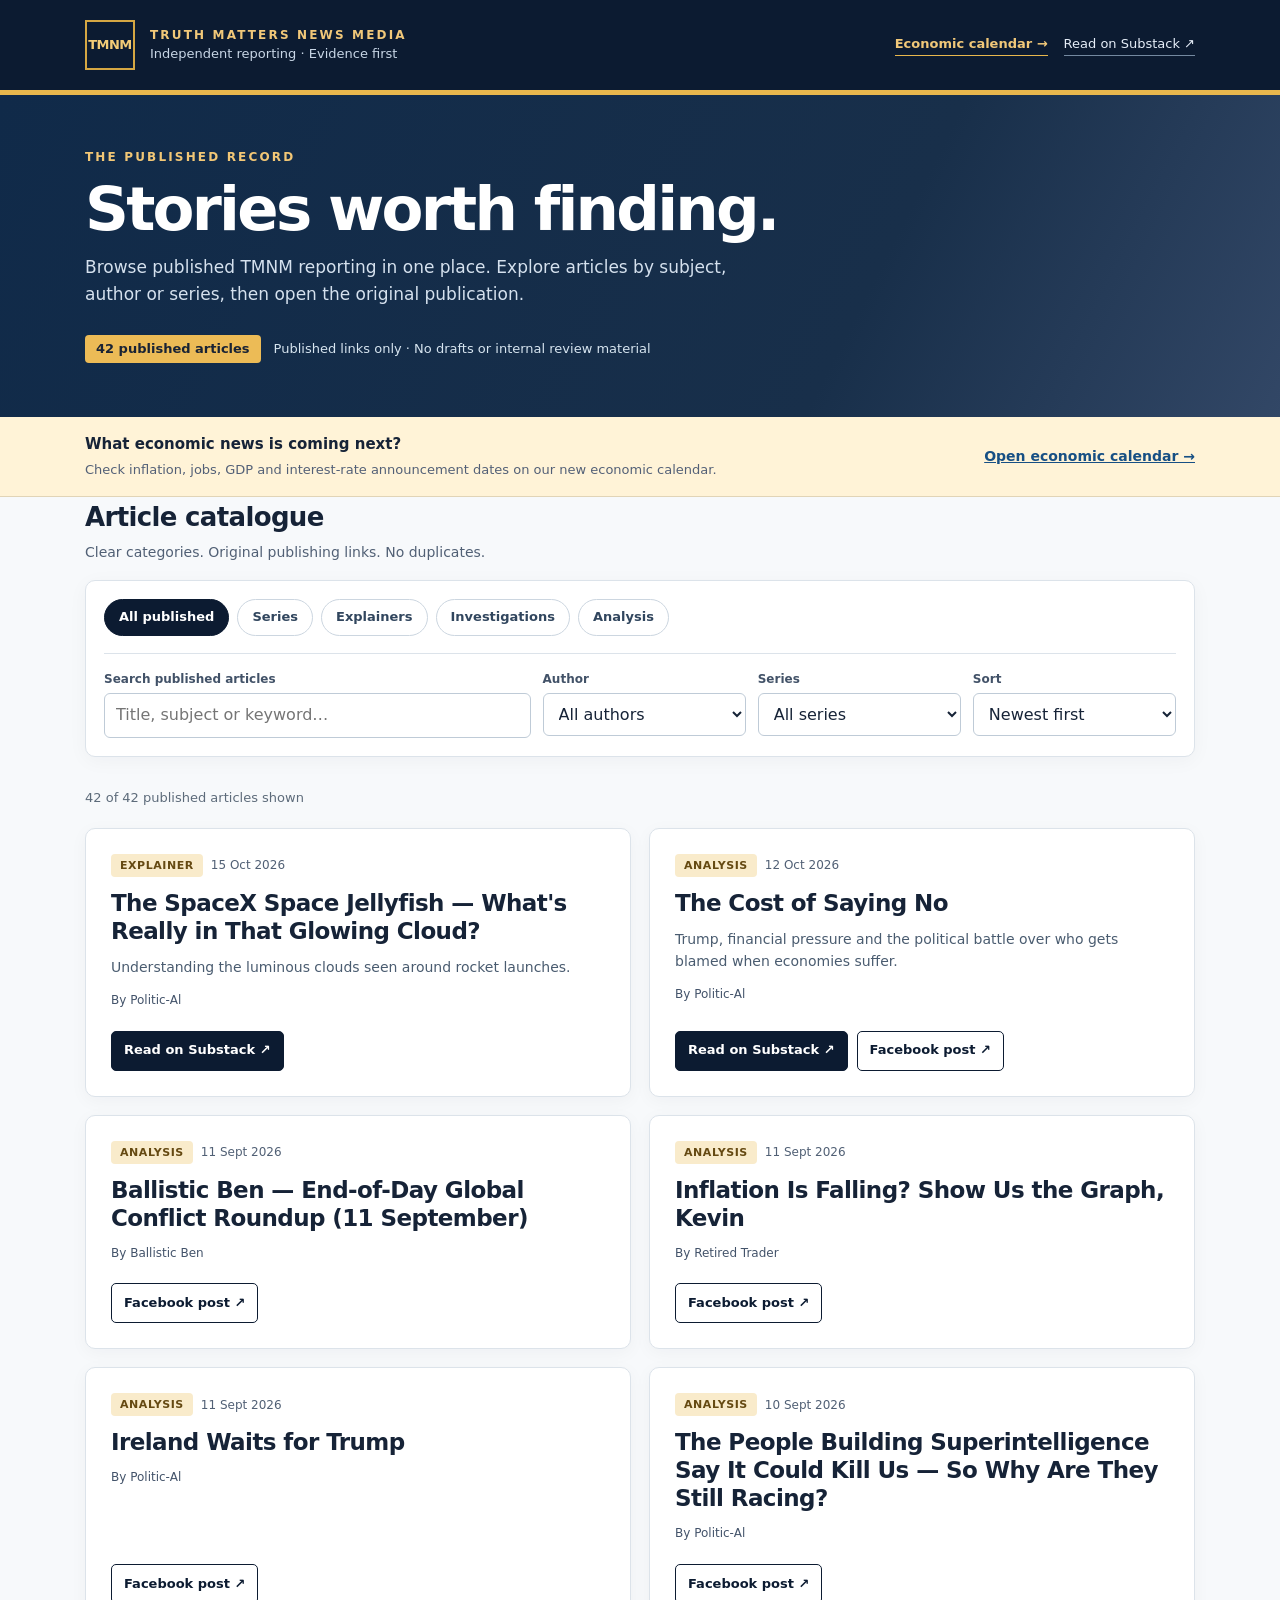
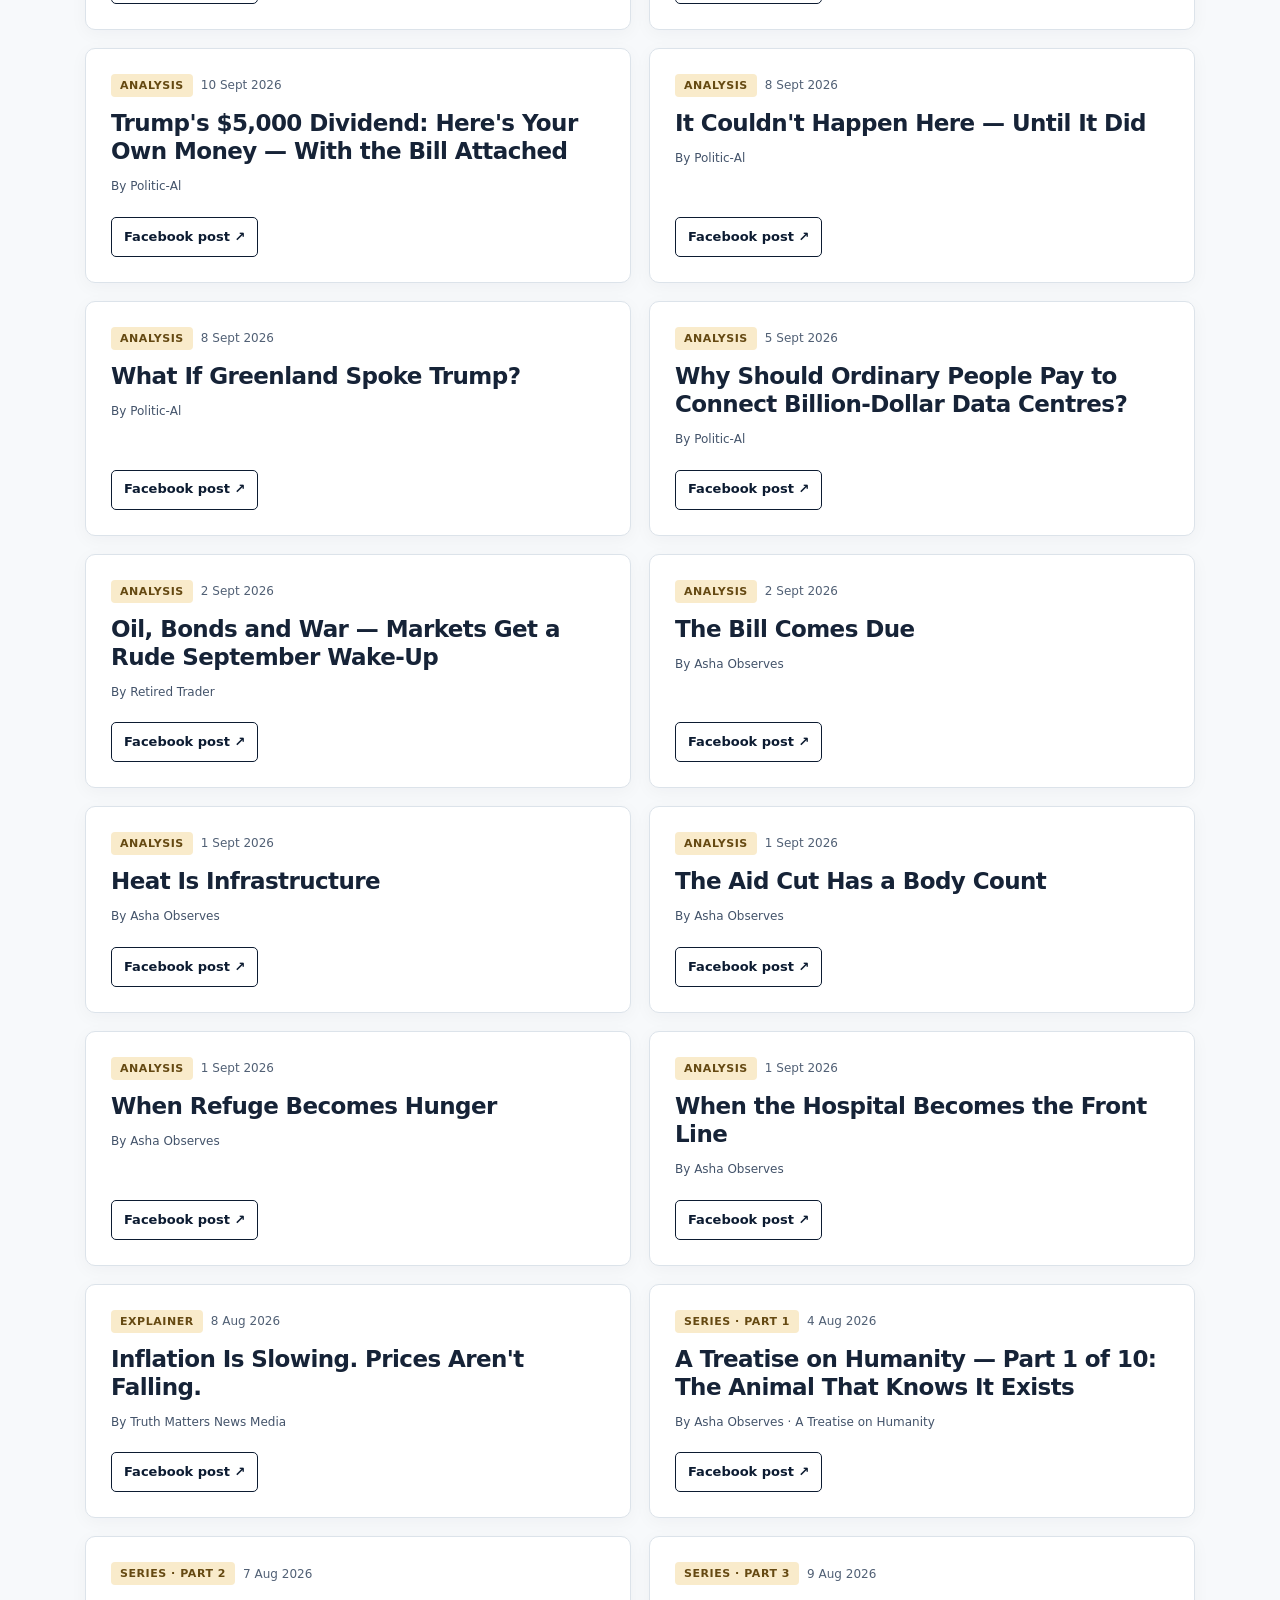
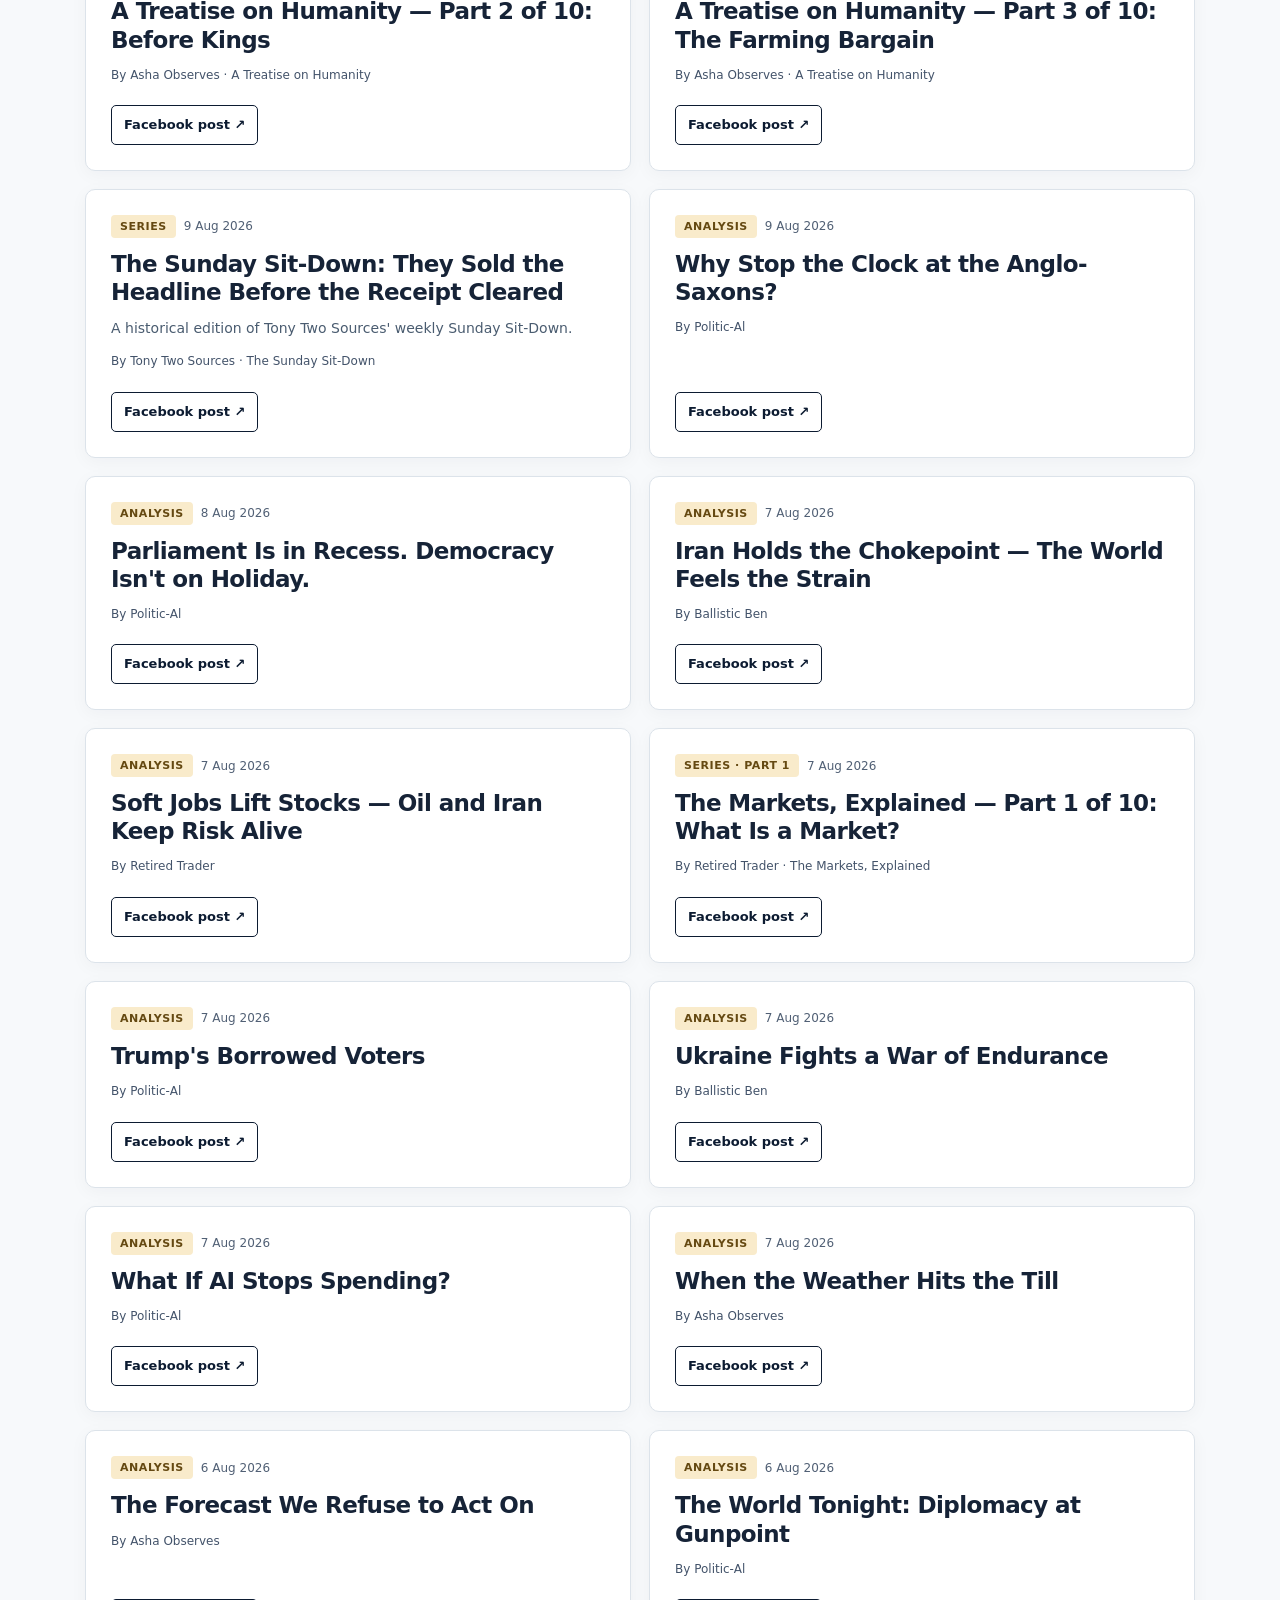
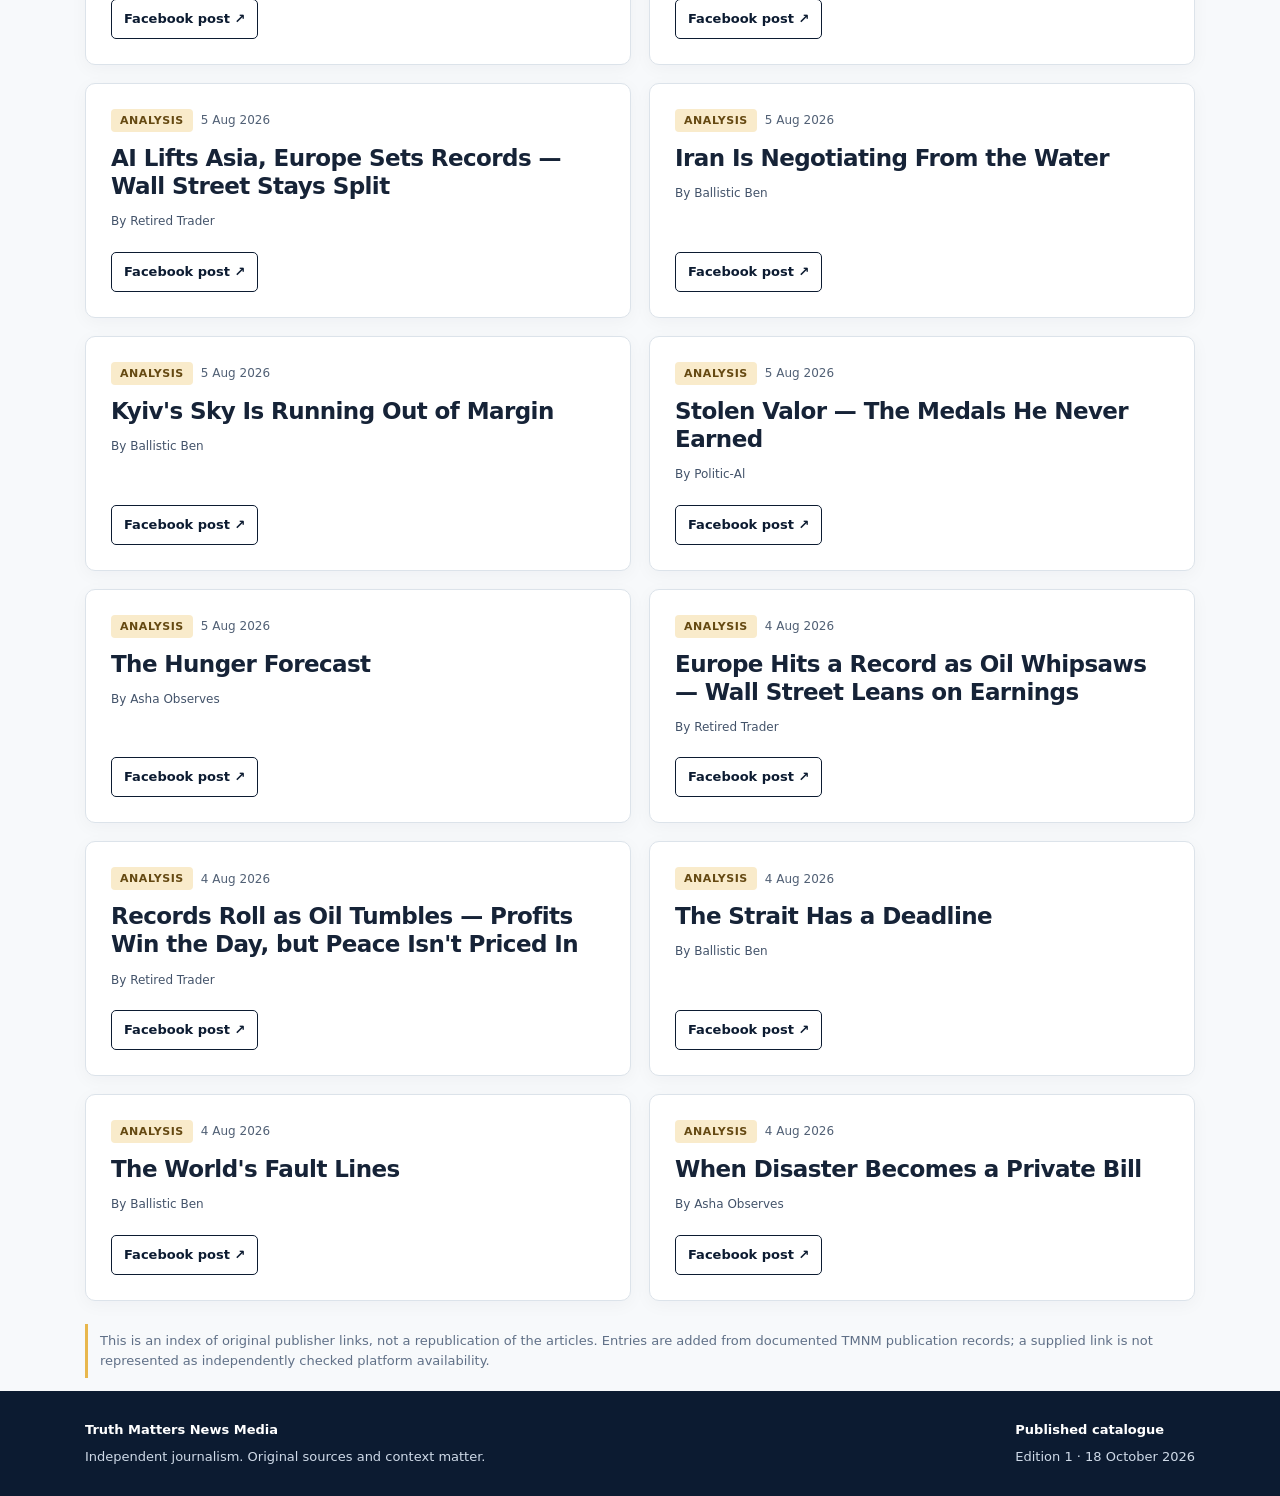
==== commit e63d92a9: "Link TMNM economic calendar from published archive without altering article data" ====
--- a/index.html
+++ b/index.html
@@ -1,9 +1,194 @@
 <!doctype html>
-<html lang="en-GB"><head><meta charset="utf-8"><meta name="viewport" content="width=device-width, initial-scale=1"><meta name="description" content="TMNM Owner Console: a private operator-controlled editorial workflow and Google OAuth integration under preparation."><title>TMNM Owner Console | Truth Matters News Media</title><link rel="stylesheet" href="assets/oauth.css"></head>
-<body><header><div class="wrap top"><a class="brand" href="./"><span>TMNM</span> | Truth Matters News Media</a><nav aria-label="Primary"><a href="./" aria-current="page">Home</a><a href="privacy.html">Privacy</a><a href="terms.html">Terms</a></nav></div></header>
-<main class="wrap"><section class="hero"><p class="eyebrow">Owner-operated publishing application</p><h1>TMNM Owner Console</h1><p class="lead">A private editorial workflow application for Truth Matters News Media. It is designed to help its authorised operator manage source documents, review articles and plan publishing activity.</p><div class="note"><strong>Current status: pre-production.</strong> This informational site does not sign anyone into Google, collect credentials, offer public accounts, or activate scheduling or publishing. Google account connections and publication functions remain subject to separate owner approval and technical verification.</div>
-<a class="button" href="privacy.html">Read our privacy information</a><a class="button" href="terms.html">Terms of use</a></section>
-<section aria-labelledby="features"><h2 id="features">What the application is for</h2><div class="cards"><article class="card"><h3>Editorial documents</h3><p>Prepare and review operator-selected material used in TMNM editorial workflows, including eligible files on Google Drive and Google Docs when specifically authorised.</p></article><article class="card"><h3>Google integration</h3><p>The existing desktop integration has code paths for Google Drive, Docs and Apps Script operations. Requested permissions are subject to the connected Google account's consent and verified actual configuration.</p></article><article class="card"><h3>Controlled publishing</h3><p>Support editorial checks and future owner-approved publishing workflows. This page does not itself post to platforms or certify that current platform connections are working.</p></article></div></section>
-<section><h2>Transparency and Google data</h2><p>The Google OAuth configuration, including requested access, data handling, storage, third-party processing and retention, is being independently reviewed. The application must not request broader access than needed for its disclosed functions.</p><p>See the <a href="privacy.html">privacy information</a> for the currently established facts and outstanding pre-production disclosures. We will not represent an unverified security control or retention promise as a verified fact.</p></section>
-<section><h2>Publisher identity</h2><p><strong>TMNM — Truth Matters News Media.</strong> This is an operator-controlled application, not a Google service. The responsible legal/trading-entity name, public support contact and final privacy/data-retention policy must be approved before external production use.</p><p>Technical repository: <a href="https://github.com/PoliticAl-Coder/tmnm-newsroom">TMNM newsroom on GitHub</a>.</p></section></main>
-<footer><div class="wrap">Truth Matters News Media · TMNM Owner Console · Pre-production informational site · <a href="privacy.html">Privacy</a> · <a href="terms.html">Terms</a></div></footer></body></html>+<html lang="en-GB">
+<head>
+  <meta charset="utf-8">
+  <meta name="viewport" content="width=device-width, initial-scale=1">
+  <meta name="description" content="Truth Matters News Media — browse published reporting, explainers, investigations and series.">
+  <meta name="theme-color" content="#0c1b31">
+  <title>Published Articles | Truth Matters News Media</title>
+  <style>
+    :root{color-scheme:light;--navy:#0c1b31;--navy2:#172d48;--ink:#162337;--muted:#516075;--line:#dce3ea;--paper:#f7f9fb;--gold:#e8b74d;--link:#174f84;--focus:#bc7f13}
+    *{box-sizing:border-box}html{scroll-behavior:smooth}body{margin:0;font-family:system-ui,-apple-system,Segoe UI,Roboto,Arial,sans-serif;color:var(--ink);background:var(--paper);line-height:1.55}button,input,select{font:inherit}a{color:var(--link)}a:focus-visible,button:focus-visible,input:focus-visible,select:focus-visible{outline:3px solid var(--focus);outline-offset:3px}
+    .shell{max-width:1160px;margin:auto;padding:0 25px}.masthead{background:var(--navy);color:#fff;border-bottom:5px solid var(--gold)}.head-row{display:flex;justify-content:space-between;align-items:center;gap:20px;padding-top:20px;padding-bottom:20px}.identity{display:flex;align-items:center;gap:15px;text-decoration:none;color:inherit}.mark{width:50px;height:50px;border:2px solid #d5a743;display:grid;place-items:center;color:#f3cc77;font-size:13px;font-weight:900;letter-spacing:-.5px}.org{display:block;font-size:12px;letter-spacing:.18em;text-transform:uppercase;color:#f1c879;font-weight:750}.tagline{display:block;font-size:13px;color:#c8d6e6}.head-link{color:#e6eef8;font-size:13px;text-decoration:none;border-bottom:1px solid #7489a0}.head-actions{display:flex;align-items:center;gap:16px;justify-content:flex-end;flex-wrap:wrap}.head-link--calendar{color:#f1c879;font-weight:800;border-bottom-color:#e8b74d}
+    .hero{background:linear-gradient(117deg,#102a49,#182f4a 67%,#324766);color:#fff}.hero .shell{padding-top:53px;padding-bottom:54px}.eyebrow{font-size:12px;text-transform:uppercase;letter-spacing:.18em;color:#f2c776;font-weight:800}.hero h1{font-size:clamp(35px,5.1vw,61px);line-height:1.06;letter-spacing:-.045em;margin:10px 0 13px;font-weight:800}.hero p{max-width:670px;color:#d5e1ee;font-size:17px;margin:0}.hero-foot{margin-top:28px;display:flex;gap:13px;align-items:center;flex-wrap:wrap;font-size:13px;color:#d7e5f0}.count{background:#ecbb56;color:#192334;font-weight:800;border-radius:4px;padding:4px 11px}
+    main{padding:35px 0 65px}.section-bar{display:flex;justify-content:space-between;align-items:flex-end;gap:18px;flex-wrap:wrap;margin-bottom:17px}.section-bar h2{margin:0;font-size:26px;letter-spacing:-.025em}.section-bar p{color:var(--muted);margin:4px 0 0;font-size:14px}.filter-wrap{background:white;border:1px solid var(--line);padding:18px;border-radius:10px;box-shadow:0 4px 20px #0c1b310a}.tabs{display:flex;gap:8px;flex-wrap:wrap;padding-bottom:17px;border-bottom:1px solid var(--line)}.tab{border:1px solid #ccd6e0;color:#31465e;border-radius:999px;background:#fff;padding:7px 14px;cursor:pointer;font-size:13px;font-weight:700}.tab[aria-pressed=true]{background:var(--navy);color:#fff;border-color:var(--navy)}.controls{display:grid;grid-template-columns:minmax(220px,2.1fr) repeat(3,minmax(130px,1fr));gap:12px;padding-top:16px}.field{display:flex;flex-direction:column;gap:5px}.field label{font-size:12px;color:#425268;font-weight:750}.field input,.field select{width:100%;min-height:43px;border:1px solid #bfcbd7;border-radius:6px;background:#fff;padding:9px 11px;color:var(--ink)}.result-line{font-size:13px;color:#5d6b7a;min-height:38px;padding:18px 0 7px}
+    .cards{display:grid;grid-template-columns:repeat(2,minmax(0,1fr));gap:18px}.article{background:white;border:1px solid var(--line);border-radius:10px;padding:25px;display:flex;flex-direction:column;gap:12px;box-shadow:0 4px 18px #0c1b310a}.meta{display:flex;gap:8px;flex-wrap:wrap;align-items:center;color:var(--muted);font-size:12px}.type{background:#f9ebcb;color:#654912;padding:3px 9px;border-radius:4px;font-size:11px;font-weight:850;text-transform:uppercase;letter-spacing:.05em}.article h3{margin:0;font-size:23px;line-height:1.22;letter-spacing:-.025em}.dek{margin:0;color:#4a5c70;font-size:14px}.byline{font-size:12px;color:#43536a}.links{display:flex;gap:9px;flex-wrap:wrap;margin-top:auto;padding-top:9px}.link{display:inline-flex;align-items:center;min-height:40px;padding:8px 12px;border-radius:5px;text-decoration:none;font-weight:750;font-size:13px;border:1px solid var(--navy)}.primary{background:var(--navy);color:#fff}.secondary{background:#fff;color:var(--navy)}.link:hover{filter:brightness(1.12)}.empty{border:1px dashed #b7c2cf;border-radius:9px;padding:38px 22px;background:#fff;text-align:center;color:#506078}.empty h3{color:var(--ink);margin:0 0 7px}.empty p{margin:0}.note{margin-top:23px;font-size:13px;color:#607087;border-left:3px solid var(--gold);padding:7px 12px}
+    footer{background:var(--navy);color:#cfdae8;padding:29px 0;font-size:13px}footer strong{color:#fff}footer p{margin:7px 0 0;max-width:800px}.footer-row{display:flex;justify-content:space-between;gap:18px;flex-wrap:wrap}.sr-only{position:absolute;width:1px;height:1px;clip:rect(0,0,0,0);overflow:hidden;white-space:nowrap}.calendar-promo{background:#fff3d7;border-bottom:1px solid #e1d4b7}.calendar-promo-row{display:flex;align-items:center;justify-content:space-between;gap:24px;padding-top:16px;padding-bottom:16px}.calendar-promo-row div{display:flex;gap:4px;flex-direction:column}.calendar-promo-row strong{font-size:15px}.calendar-promo-row span{font-size:13px;color:#536077}.calendar-promo-row a{font-size:14px;font-weight:850;white-space:nowrap}
+    @media(max-width:850px){.controls{grid-template-columns:repeat(2,minmax(0,1fr))}.cards{grid-template-columns:1fr}}@media(max-width:540px){.calendar-promo-row{align-items:flex-start;flex-direction:column;gap:8px}.head-actions{justify-content:flex-start}.shell{padding-left:16px;padding-right:16px}.head-row{align-items:flex-start}.head-link{max-width:105px}.controls{grid-template-columns:1fr}.hero .shell{padding-top:42px;padding-bottom:43px}.article{padding:19px}.section-bar h2{font-size:23px}}@media(prefers-reduced-motion:reduce){html{scroll-behavior:auto}}
+  </style>
+</head>
+<body>
+  <header class="masthead">
+    <div class="shell head-row">
+      <a class="identity" href="./" aria-label="Truth Matters News Media home"><span class="mark">TMNM</span><span><span class="org">Truth Matters News Media</span><span class="tagline">Independent reporting · Evidence first</span></span></a>
+      <nav class="head-actions" aria-label="Site navigation"><a class="head-link head-link--calendar" href="economic-calendar.html">Economic calendar →</a><a class="head-link" href="https://truthmattersnm.substack.com/" target="_blank" rel="noopener noreferrer">Read on Substack ↗</a></nav>
+    </div>
+  </header>
+  <section class="hero"><div class="shell">
+    <div class="eyebrow">The published record</div>
+    <h1>Stories worth finding.</h1>
+    <p>Browse published TMNM reporting in one place. Explore articles by subject, author or series, then open the original publication.</p>
+    <div class="hero-foot"><span class="count" id="published-count">0 articles</span><span>Published links only · No drafts or internal review material</span></div>
+  </div></section>
+  <section class="calendar-promo" aria-label="Economic calendar"><div class="shell calendar-promo-row"><div><strong>What economic news is coming next?</strong><span>Check inflation, jobs, GDP and interest-rate announcement dates on our new economic calendar.</span></div><a href="economic-calendar.html">Open economic calendar →</a></div></section>
+  <main class="shell" id="catalogue">
+    <div class="section-bar"><div><h2>Article catalogue</h2><p>Clear categories. Original publishing links. No duplicates.</p></div></div>
+    <div class="filter-wrap">
+      <div class="tabs" aria-label="Article category filters" role="group">
+        <button type="button" class="tab" data-category="all" aria-pressed="true">All published</button>
+        <button type="button" class="tab" data-category="Series" aria-pressed="false">Series</button>
+        <button type="button" class="tab" data-category="Explainer" aria-pressed="false">Explainers</button>
+        <button type="button" class="tab" data-category="Investigation" aria-pressed="false">Investigations</button>
+        <button type="button" class="tab" data-category="Analysis" aria-pressed="false">Analysis</button>
+      </div>
+      <div class="controls">
+        <div class="field"><label for="search">Search published articles</label><input id="search" type="search" placeholder="Title, subject or keyword…" autocomplete="off"></div>
+        <div class="field"><label for="author">Author</label><select id="author"><option value="all">All authors</option></select></div>
+        <div class="field"><label for="series">Series</label><select id="series"><option value="all">All series</option></select></div>
+        <div class="field"><label for="sort">Sort</label><select id="sort"><option value="newest">Newest first</option><option value="oldest">Oldest first</option><option value="title">Title A–Z</option><option value="author">Author A–Z</option></select></div>
+      </div>
+    </div>
+    <p class="result-line" id="results" role="status" aria-live="polite"></p>
+    <div class="cards" id="cards"></div>
+    <div class="empty" id="empty" hidden><h3>No articles in this view yet</h3><p>Try another category or clear your search. Only articles with documented publication links appear here.</p></div>
+    <p class="note">This is an index of original publisher links, not a republication of the articles. Entries are added from documented TMNM publication records; a supplied link is not represented as independently checked platform availability.</p>
+  </main>
+  <footer><div class="shell footer-row"><div><strong>Truth Matters News Media</strong><p>Independent journalism. Original sources and context matter.</p></div><div><strong>Published catalogue</strong><p>Edition 1 · 18 October 2026</p></div></div></footer>
+  <script>
+    "use strict";
+    // PUBLICATION-ONLY DATA. Each URL below comes from an owner-reported published
+    // link in TMNM Pipeline's publication standard (12 Oct 2026). No draft imports.
+    // Add further entries ONLY when their published destination links are documented.
+    const ARTICLES = Object.freeze([
+      Object.freeze({
+        id:"tmnm-20261012-cost-of-saying-no",
+        title:"The Cost of Saying No",
+        subtitle:"Trump, financial pressure and the political battle over who gets blamed when economies suffer.",
+        author:"Politic-Al",
+        brand:"TMNM",
+        category:"Analysis",
+        series:null,
+        part:null,
+        publishedDate:"2026-10-12",
+        keywords:["Trump","finance","politics","economic pressure"],
+        substack:"https://truthmattersnm.substack.com/p/the-cost-of-saying-no",
+        facebook:"https://www.facebook.com/Truthmattersnewsmedia/posts/pfbid02tMaEgLrkrGidCJPKKZgf4SXHP9fNuaZJSkmKkHSXkvbsk55phZNV1kzfUfDthZBKl",
+        evidence:"OWNER_REPORTED_PUBLISHED"
+      }),
+      Object.freeze({
+        id:"tmnm-20261015-spacex-space-jellyfish",
+        title:"The SpaceX Space Jellyfish — What's Really in That Glowing Cloud?",
+        subtitle:"Understanding the luminous clouds seen around rocket launches.",
+        author:"Politic-Al",
+        brand:"Politic-Al",
+        category:"Explainer",
+        series:null,
+        part:null,
+        publishedDate:"2026-10-15",
+        keywords:["SpaceX","rocket launch","science","space jellyfish","atmosphere"],
+        substack:"https://truthmattersnm.substack.com/p/the-spacex-space-jellyfish-whats",
+        facebook:null,
+        evidence:"PUBLISHED_BY_OWNER",
+        evidenceRef:"PIPELINE-20261015-JELLYFISH-OWNER-PUBLISHED-230"
+      }),
+      Object.freeze({
+        id:"tmnm-20260809-tony-sunday-sitdown",
+        title:"The Sunday Sit-Down: They Sold the Headline Before the Receipt Cleared",
+        subtitle:"A historical edition of Tony Two Sources' weekly Sunday Sit-Down.",
+        author:"Tony Two Sources",
+        brand:"TMNM",
+        category:"Analysis",
+        series:"The Sunday Sit-Down",
+        part:null,
+        publishedDate:"2026-08-09",
+        keywords:["Sunday Sit-Down","source audit","headlines","media","politics"],
+        substack:null,
+        facebook:"https://www.facebook.com/122120807949212493/posts/122120958357212493",
+        evidence:"PROVIDER_RECEIPT_RECORDED",
+        evidenceRef:"TMNM-20260809-TONY-SUNDAY-SITDOWN-01"
+      }),
+      Object.freeze({"id":"meta-122120963673212493","title":"A Treatise on Humanity — Part 3 of 10: The Farming Bargain","author":"Asha Observes","brand":"TMNM","category":"Explainer","series":"A Treatise on Humanity","part":3,"publishedDate":"2026-08-09","keywords":[],"substack":null,"facebook":"https://www.facebook.com/122120807949212493/posts/122120963673212493","evidence":"META_PROVIDER_READONLY_AUDIT","evidenceRef":"2026-08-11"}),
+      Object.freeze({"id":"meta-122120798103212493","title":"A Treatise on Humanity — Part 2 of 10: Before Kings","author":"Asha Observes","brand":"TMNM","category":"Explainer","series":"A Treatise on Humanity","part":2,"publishedDate":"2026-08-07","keywords":[],"substack":null,"facebook":"https://www.facebook.com/122120807949212493/posts/122120798103212493","evidence":"META_PROVIDER_READONLY_AUDIT","evidenceRef":"2026-08-11"}),
+      Object.freeze({"id":"meta-122120516031212493","title":"A Treatise on Humanity — Part 1 of 10: The Animal That Knows It Exists","author":"Asha Observes","brand":"TMNM","category":"Explainer","series":"A Treatise on Humanity","part":1,"publishedDate":"2026-08-04","keywords":[],"substack":null,"facebook":"https://www.facebook.com/122120807949212493/posts/122120516031212493","evidence":"META_PROVIDER_READONLY_AUDIT","evidenceRef":"2026-08-11"}),
+      Object.freeze({"id":"meta-122120797107212493","title":"The Markets, Explained — Part 1 of 10: What Is a Market?","author":"Retired Trader","brand":"TMNM","category":"Explainer","series":"The Markets, Explained","part":1,"publishedDate":"2026-08-07","keywords":[],"substack":null,"facebook":"https://www.facebook.com/122120807949212493/posts/122120797107212493","evidence":"META_PROVIDER_READONLY_AUDIT","evidenceRef":"2026-08-11"}),
+      Object.freeze({"id":"meta-122120821011212493","title":"Inflation Is Slowing. Prices Aren't Falling.","author":"Truth Matters News Media","brand":"TMNM","category":"Explainer","series":null,"part":null,"publishedDate":"2026-08-08","keywords":[],"substack":null,"facebook":"https://www.facebook.com/122120807949212493/posts/122120821011212493","evidence":"META_PROVIDER_READONLY_AUDIT","evidenceRef":"2026-08-11"}),
+      Object.freeze({"id":"meta-122120799963212493","title":"Iran Holds the Chokepoint — The World Feels the Strain","author":"Ballistic Ben","brand":"TMNM","category":"Analysis","series":null,"part":null,"publishedDate":"2026-08-07","keywords":[],"substack":null,"facebook":"https://www.facebook.com/122120807949212493/posts/122120799963212493","evidence":"META_PROVIDER_READONLY_AUDIT","evidenceRef":"2026-08-11"}),
+      Object.freeze({"id":"meta-122120795337212493","title":"Ukraine Fights a War of Endurance","author":"Ballistic Ben","brand":"TMNM","category":"Analysis","series":null,"part":null,"publishedDate":"2026-08-07","keywords":[],"substack":null,"facebook":"https://www.facebook.com/122120807949212493/posts/122120795337212493","evidence":"META_PROVIDER_READONLY_AUDIT","evidenceRef":"2026-08-11"}),
+      Object.freeze({"id":"meta-122120793867212493","title":"Soft Jobs Lift Stocks — Oil and Iran Keep Risk Alive","author":"Retired Trader","brand":"TMNM","category":"Analysis","series":null,"part":null,"publishedDate":"2026-08-07","keywords":[],"substack":null,"facebook":"https://www.facebook.com/122120807949212493/posts/122120793867212493","evidence":"META_PROVIDER_READONLY_AUDIT","evidenceRef":"2026-08-11"}),
+      Object.freeze({"id":"meta-122120792541212493","title":"When the Weather Hits the Till","author":"Asha Observes","brand":"TMNM","category":"Analysis","series":null,"part":null,"publishedDate":"2026-08-07","keywords":[],"substack":null,"facebook":"https://www.facebook.com/122120807949212493/posts/122120792541212493","evidence":"META_PROVIDER_READONLY_AUDIT","evidenceRef":"2026-08-11"}),
+      Object.freeze({"id":"meta-122120695323212493","title":"The Forecast We Refuse to Act On","author":"Asha Observes","brand":"TMNM","category":"Analysis","series":null,"part":null,"publishedDate":"2026-08-06","keywords":[],"substack":null,"facebook":"https://www.facebook.com/122120807949212493/posts/122120695323212493","evidence":"META_PROVIDER_READONLY_AUDIT","evidenceRef":"2026-08-11"}),
+      Object.freeze({"id":"meta-122120607993212493","title":"Kyiv's Sky Is Running Out of Margin","author":"Ballistic Ben","brand":"TMNM","category":"Analysis","series":null,"part":null,"publishedDate":"2026-08-05","keywords":[],"substack":null,"facebook":"https://www.facebook.com/122120807949212493/posts/122120607993212493","evidence":"META_PROVIDER_READONLY_AUDIT","evidenceRef":"2026-08-11"}),
+      Object.freeze({"id":"meta-122120607255212493","title":"Iran Is Negotiating From the Water","author":"Ballistic Ben","brand":"TMNM","category":"Analysis","series":null,"part":null,"publishedDate":"2026-08-05","keywords":[],"substack":null,"facebook":"https://www.facebook.com/122120807949212493/posts/122120607255212493","evidence":"META_PROVIDER_READONLY_AUDIT","evidenceRef":"2026-08-11"}),
+      Object.freeze({"id":"meta-122120605131212493","title":"AI Lifts Asia, Europe Sets Records — Wall Street Stays Split","author":"Retired Trader","brand":"TMNM","category":"Analysis","series":null,"part":null,"publishedDate":"2026-08-05","keywords":[],"substack":null,"facebook":"https://www.facebook.com/122120807949212493/posts/122120605131212493","evidence":"META_PROVIDER_READONLY_AUDIT","evidenceRef":"2026-08-11"}),
+      Object.freeze({"id":"meta-122120603895212493","title":"The Hunger Forecast","author":"Asha Observes","brand":"TMNM","category":"Analysis","series":null,"part":null,"publishedDate":"2026-08-05","keywords":[],"substack":null,"facebook":"https://www.facebook.com/122120807949212493/posts/122120603895212493","evidence":"META_PROVIDER_READONLY_AUDIT","evidenceRef":"2026-08-11"}),
+      Object.freeze({"id":"meta-122120538627212493","title":"Records Roll as Oil Tumbles — Profits Win the Day, but Peace Isn't Priced In","author":"Retired Trader","brand":"TMNM","category":"Analysis","series":null,"part":null,"publishedDate":"2026-08-04","keywords":[],"substack":null,"facebook":"https://www.facebook.com/122120807949212493/posts/122120538627212493","evidence":"META_PROVIDER_READONLY_AUDIT","evidenceRef":"2026-08-11"}),
+      Object.freeze({"id":"meta-122120535789212493","title":"The World's Fault Lines","author":"Ballistic Ben","brand":"TMNM","category":"Analysis","series":null,"part":null,"publishedDate":"2026-08-04","keywords":[],"substack":null,"facebook":"https://www.facebook.com/122120807949212493/posts/122120535789212493","evidence":"META_PROVIDER_READONLY_AUDIT","evidenceRef":"2026-08-11"}),
+      Object.freeze({"id":"meta-122120529219212493","title":"When Disaster Becomes a Private Bill","author":"Asha Observes","brand":"TMNM","category":"Analysis","series":null,"part":null,"publishedDate":"2026-08-04","keywords":[],"substack":null,"facebook":"https://www.facebook.com/122120807949212493/posts/122120529219212493","evidence":"META_PROVIDER_READONLY_AUDIT","evidenceRef":"2026-08-11"}),
+      Object.freeze({"id":"meta-122120513847212493","title":"Europe Hits a Record as Oil Whipsaws — Wall Street Leans on Earnings","author":"Retired Trader","brand":"TMNM","category":"Analysis","series":null,"part":null,"publishedDate":"2026-08-04","keywords":[],"substack":null,"facebook":"https://www.facebook.com/122120807949212493/posts/122120513847212493","evidence":"META_PROVIDER_READONLY_AUDIT","evidenceRef":"2026-08-11"}),
+      Object.freeze({"id":"meta-122120513343212493","title":"The Strait Has a Deadline","author":"Ballistic Ben","brand":"TMNM","category":"Analysis","series":null,"part":null,"publishedDate":"2026-08-04","keywords":[],"substack":null,"facebook":"https://www.facebook.com/122120807949212493/posts/122120513343212493","evidence":"META_PROVIDER_READONLY_AUDIT","evidenceRef":"2026-08-11"}),
+      Object.freeze({"id":"meta-122122114869279120","title":"Why Stop the Clock at the Anglo-Saxons?","author":"Politic-Al","brand":"Politic-Al","category":"Analysis","series":null,"part":null,"publishedDate":"2026-08-09","keywords":[],"substack":null,"facebook":"https://www.facebook.com/122121987129279120/posts/122122114869279120","evidence":"META_PROVIDER_READONLY_AUDIT","evidenceRef":"2026-08-11"}),
+      Object.freeze({"id":"meta-122122024251279120","title":"Parliament Is in Recess. Democracy Isn't on Holiday.","author":"Politic-Al","brand":"Politic-Al","category":"Analysis","series":null,"part":null,"publishedDate":"2026-08-08","keywords":[],"substack":null,"facebook":"https://www.facebook.com/122121987129279120/posts/122122024251279120","evidence":"META_PROVIDER_READONLY_AUDIT","evidenceRef":"2026-08-11"}),
+      Object.freeze({"id":"meta-122121979773279120","title":"What If AI Stops Spending?","author":"Politic-Al","brand":"Politic-Al","category":"Analysis","series":null,"part":null,"publishedDate":"2026-08-07","keywords":[],"substack":null,"facebook":"https://www.facebook.com/122121987129279120/posts/122121979773279120","evidence":"META_PROVIDER_READONLY_AUDIT","evidenceRef":"2026-08-11"}),
+      Object.freeze({"id":"meta-122121976725279120","title":"Trump's Borrowed Voters","author":"Politic-Al","brand":"Politic-Al","category":"Analysis","series":null,"part":null,"publishedDate":"2026-08-07","keywords":[],"substack":null,"facebook":"https://www.facebook.com/122121987129279120/posts/122121976725279120","evidence":"META_PROVIDER_READONLY_AUDIT","evidenceRef":"2026-08-11"}),
+      Object.freeze({"id":"meta-122121913101279120","title":"The World Tonight: Diplomacy at Gunpoint","author":"Politic-Al","brand":"Politic-Al","category":"Analysis","series":null,"part":null,"publishedDate":"2026-08-06","keywords":[],"substack":null,"facebook":"https://www.facebook.com/122121987129279120/posts/122121913101279120","evidence":"META_PROVIDER_READONLY_AUDIT","evidenceRef":"2026-08-11"}),
+      Object.freeze({"id":"meta-122121831327279120","title":"Stolen Valor — The Medals He Never Earned","author":"Politic-Al","brand":"Politic-Al","category":"Analysis","series":null,"part":null,"publishedDate":"2026-08-05","keywords":[],"substack":null,"facebook":"https://www.facebook.com/122121987129279120/posts/122121831327279120","evidence":"META_PROVIDER_READONLY_AUDIT","evidenceRef":"2026-08-11"}),
+      Object.freeze({"id":"meta-122124125235212493","title":"Ballistic Ben — End-of-Day Global Conflict Roundup (11 September)","author":"Ballistic Ben","brand":"TMNM","category":"Analysis","series":null,"part":null,"publishedDate":"2026-09-11","keywords":[],"substack":null,"facebook":"https://www.facebook.com/122120807949212493/posts/122124125235212493","evidence":"META_PROVIDER_READONLY_AUDIT","evidenceRef":"2026-09-12"}),
+      Object.freeze({"id":"meta-122124118353212493","title":"Inflation Is Falling? Show Us the Graph, Kevin","author":"Retired Trader","brand":"TMNM","category":"Analysis","series":null,"part":null,"publishedDate":"2026-09-11","keywords":[],"substack":null,"facebook":"https://www.facebook.com/122120807949212493/posts/122124118353212493","evidence":"META_PROVIDER_READONLY_AUDIT","evidenceRef":"2026-09-12"}),
+      Object.freeze({"id":"meta-122124050271212493","title":"Trump's $5,000 Dividend: Here's Your Own Money — With the Bill Attached","author":"Politic-Al","brand":"TMNM","category":"Analysis","series":null,"part":null,"publishedDate":"2026-09-10","keywords":[],"substack":null,"facebook":"https://www.facebook.com/122120807949212493/posts/122124050271212493","evidence":"META_PROVIDER_READONLY_AUDIT","evidenceRef":"2026-09-12"}),
+      Object.freeze({"id":"meta-122123829207212493","title":"It Couldn't Happen Here — Until It Did","author":"Politic-Al","brand":"TMNM","category":"Analysis","series":null,"part":null,"publishedDate":"2026-09-08","keywords":[],"substack":null,"facebook":"https://www.facebook.com/122120807949212493/posts/122123829207212493","evidence":"META_PROVIDER_READONLY_AUDIT","evidenceRef":"2026-09-12"}),
+      Object.freeze({"id":"meta-122123211297212493","title":"Oil, Bonds and War — Markets Get a Rude September Wake-Up","author":"Retired Trader","brand":"TMNM","category":"Analysis","series":null,"part":null,"publishedDate":"2026-09-02","keywords":[],"substack":null,"facebook":"https://www.facebook.com/122120807949212493/posts/122123211297212493","evidence":"META_PROVIDER_READONLY_AUDIT","evidenceRef":"2026-09-12"}),
+      Object.freeze({"id":"meta-122123208441212493","title":"The Bill Comes Due","author":"Asha Observes","brand":"TMNM","category":"Analysis","series":null,"part":null,"publishedDate":"2026-09-02","keywords":[],"substack":null,"facebook":"https://www.facebook.com/122120807949212493/posts/122123208441212493","evidence":"META_PROVIDER_READONLY_AUDIT","evidenceRef":"2026-09-12"}),
+      Object.freeze({"id":"meta-122123102943212493","title":"When the Hospital Becomes the Front Line","author":"Asha Observes","brand":"TMNM","category":"Analysis","series":null,"part":null,"publishedDate":"2026-09-01","keywords":[],"substack":null,"facebook":"https://www.facebook.com/122120807949212493/posts/122123102943212493","evidence":"META_PROVIDER_READONLY_AUDIT","evidenceRef":"2026-09-12"}),
+      Object.freeze({"id":"meta-122123083959212493","title":"The Aid Cut Has a Body Count","author":"Asha Observes","brand":"TMNM","category":"Analysis","series":null,"part":null,"publishedDate":"2026-09-01","keywords":[],"substack":null,"facebook":"https://www.facebook.com/122120807949212493/posts/122123083959212493","evidence":"META_PROVIDER_READONLY_AUDIT","evidenceRef":"2026-09-12"}),
+      Object.freeze({"id":"meta-122123054937212493","title":"Heat Is Infrastructure","author":"Asha Observes","brand":"TMNM","category":"Analysis","series":null,"part":null,"publishedDate":"2026-09-01","keywords":[],"substack":null,"facebook":"https://www.facebook.com/122120807949212493/posts/122123054937212493","evidence":"META_PROVIDER_READONLY_AUDIT","evidenceRef":"2026-09-12"}),
+      Object.freeze({"id":"meta-122123049351212493","title":"When Refuge Becomes Hunger","author":"Asha Observes","brand":"TMNM","category":"Analysis","series":null,"part":null,"publishedDate":"2026-09-01","keywords":[],"substack":null,"facebook":"https://www.facebook.com/122120807949212493/posts/122123049351212493","evidence":"META_PROVIDER_READONLY_AUDIT","evidenceRef":"2026-09-12"}),
+      Object.freeze({"id":"meta-122125127223279120","title":"Ireland Waits for Trump","author":"Politic-Al","brand":"Politic-Al","category":"Analysis","series":null,"part":null,"publishedDate":"2026-09-11","keywords":[],"substack":null,"facebook":"https://www.facebook.com/122121987129279120/posts/122125127223279120","evidence":"META_PROVIDER_READONLY_AUDIT","evidenceRef":"2026-09-12"}),
+      Object.freeze({"id":"meta-122125058007279120","title":"The People Building Superintelligence Say It Could Kill Us — So Why Are They Still Racing?","author":"Politic-Al","brand":"Politic-Al","category":"Analysis","series":null,"part":null,"publishedDate":"2026-09-10","keywords":[],"substack":null,"facebook":"https://www.facebook.com/122121987129279120/posts/122125058007279120","evidence":"META_PROVIDER_READONLY_AUDIT","evidenceRef":"2026-09-12"}),
+      Object.freeze({"id":"meta-122124834531279120","title":"What If Greenland Spoke Trump?","author":"Politic-Al","brand":"Politic-Al","category":"Analysis","series":null,"part":null,"publishedDate":"2026-09-08","keywords":[],"substack":null,"facebook":"https://www.facebook.com/122121987129279120/posts/122124834531279120","evidence":"META_PROVIDER_READONLY_AUDIT","evidenceRef":"2026-09-12"}),
+      Object.freeze({"id":"meta-122124663237279120","title":"Why Should Ordinary People Pay to Connect Billion-Dollar Data Centres?","author":"Politic-Al","brand":"Politic-Al","category":"Analysis","series":null,"part":null,"publishedDate":"2026-09-05","keywords":[],"substack":null,"facebook":"https://www.facebook.com/122121987129279120/posts/122124663237279120","evidence":"META_PROVIDER_READONLY_AUDIT","evidenceRef":"2026-09-12"})
+    ]);
+    const $ = id => document.getElementById(id);
+    let activeCategory="all";
+    const safeUrl = value => {try{const u=new URL(value);return u.protocol==="https:"?u.href:null}catch{return null}};
+    function addText(parent,tag,className,text){const el=document.createElement(tag);if(className)el.className=className;el.textContent=text;parent.append(el);return el}
+    function populateOptions(id,items){for(const text of [...new Set(items.filter(Boolean))].sort((a,b)=>a.localeCompare(b))){const opt=document.createElement("option");opt.value=text;opt.textContent=text;$(id).append(opt)}}
+    populateOptions("author",ARTICLES.map(x=>x.author));
+    populateOptions("series",ARTICLES.map(x=>x.series));
+    $("published-count").textContent=ARTICLES.length+" published "+(ARTICLES.length===1?"article":"articles");
+    function link(parent,label,url,style){const valid=safeUrl(url);if(!valid)return;const a=document.createElement("a");a.className="link "+style;a.href=valid;a.target="_blank";a.rel="noopener noreferrer";a.textContent=label+" ↗";parent.append(a)}
+    function card(article){const el=document.createElement("article");el.className="article";
+      const meta=addText(el,"div","meta","");
+      addText(meta,"span","type",article.series?(article.part?"Series · Part "+article.part:"Series"):article.category);
+      addText(meta,"span","",new Date(article.publishedDate+"T12:00:00Z").toLocaleDateString("en-GB",{day:"numeric",month:"short",year:"numeric",timeZone:"UTC"}));
+      addText(el,"h3","",article.title);
+      if(article.subtitle)addText(el,"p","dek",article.subtitle);
+      addText(el,"div","byline","By "+article.author+(article.series?" · "+article.series:""));
+      const links=addText(el,"div","links","");link(links,"Read on Substack",article.substack,"primary");link(links,"Facebook post",article.facebook,"secondary");
+      return el;
+    }
+    function render(){
+      const query=$("search").value.trim().toLocaleLowerCase();
+      const author=$("author").value,series=$("series").value,sort=$("sort").value;
+      const rows=ARTICLES.filter(x=>{
+        const kind=activeCategory==="all" || (activeCategory==="Series"?Boolean(x.series):x.category===activeCategory);
+        const byAuthor=author==="all"||x.author===author,bySeries=series==="all"||x.series===series;
+        const text=[x.title,x.subtitle,x.author,x.category,x.series,...x.keywords].join(" ").toLocaleLowerCase();
+        return kind&&byAuthor&&bySeries&&(!query||text.includes(query));
+      }).sort((a,b)=>{
+        if(sort==="title")return a.title.localeCompare(b.title);
+        if(sort==="author")return a.author.localeCompare(b.author)||a.title.localeCompare(b.title);
+        // Preserve numbered series part order for entries sharing a series/date.
+        if(a.series&&a.series===b.series&&a.part&&b.part)return a.part-b.part;
+        return (sort==="oldest"?1:-1)*a.publishedDate.localeCompare(b.publishedDate)||a.title.localeCompare(b.title);
+      });
+      $("cards").replaceChildren(...rows.map(card));$("empty").hidden=rows.length!==0;
+      $("results").textContent=rows.length+" of "+ARTICLES.length+" published "+(ARTICLES.length===1?"article":"articles")+" shown";
+    }
+    document.querySelectorAll("[data-category]").forEach(b=>b.addEventListener("click",()=>{
+      activeCategory=b.dataset.category;document.querySelectorAll("[data-category]").forEach(v=>v.setAttribute("aria-pressed",String(v===b)));render();
+    }));
+    ["search","author","series","sort"].forEach(id=>$(id).addEventListener(id==="search"?"input":"change",render));
+    render();
+  </script>
+</body>
+</html>
